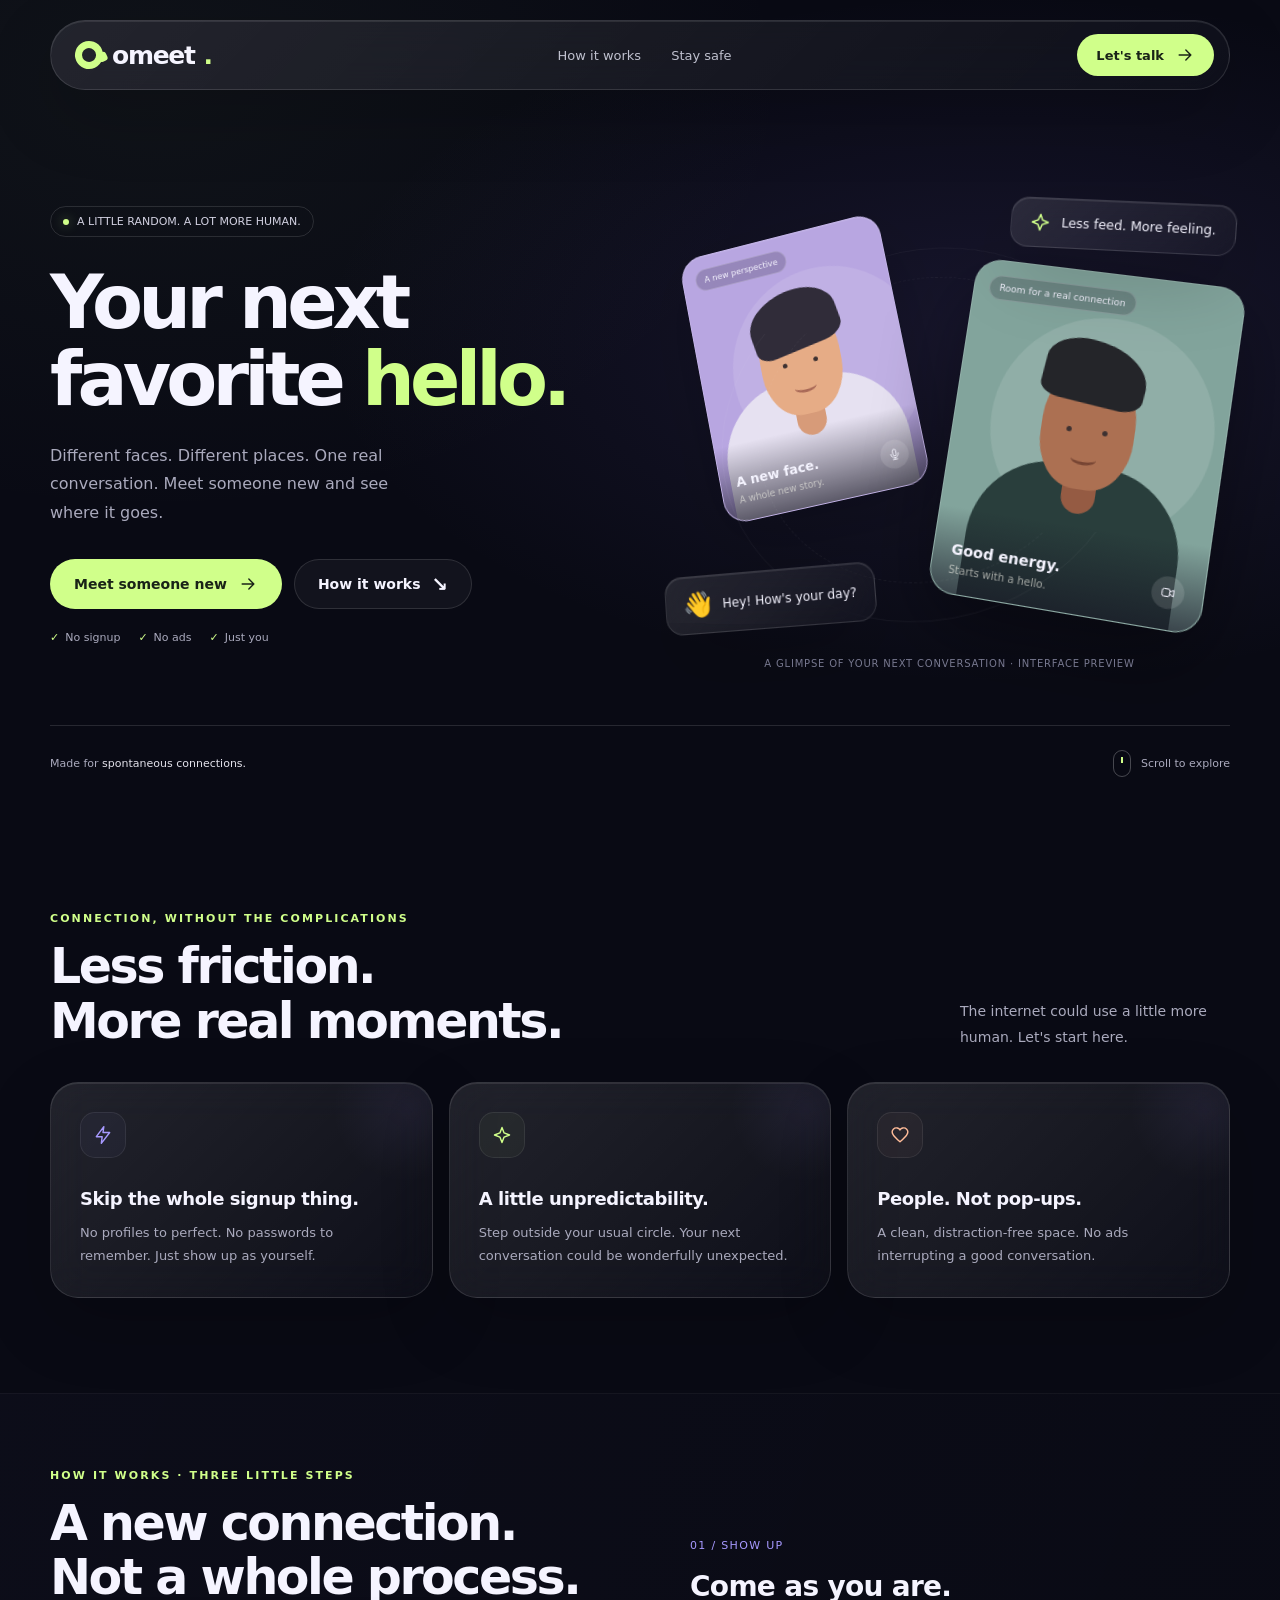
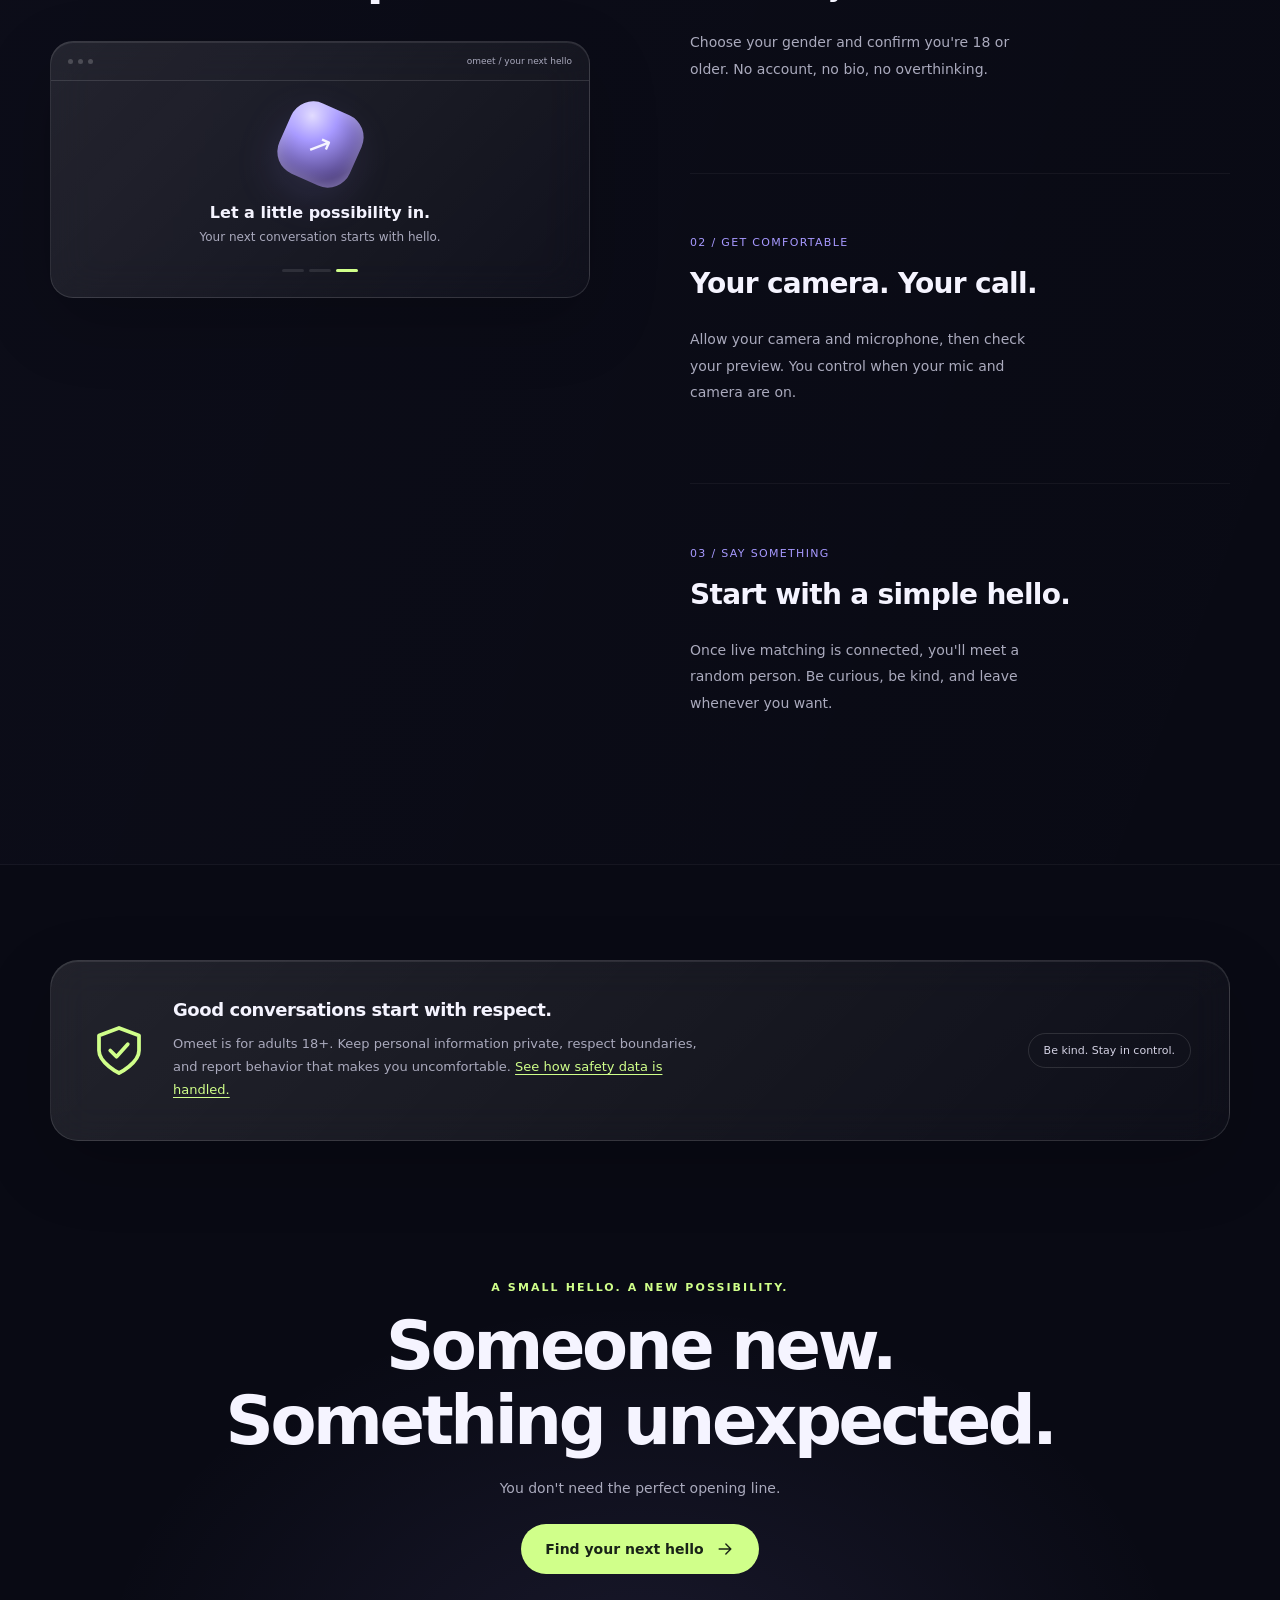
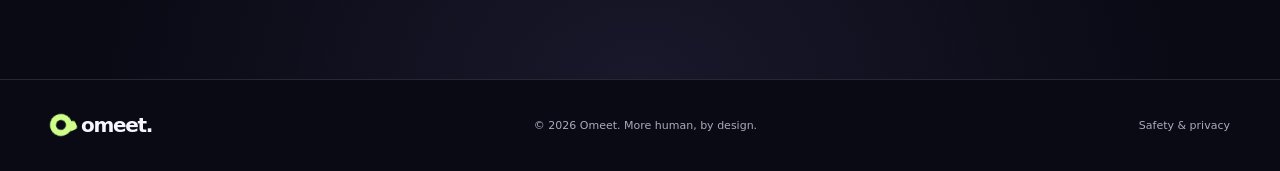
==== Omeet.html @ 6ff263f8 "Make How section visible from anchor links" ====
<!DOCTYPE html>
<html lang="en">
<head>
  <meta charset="UTF-8">
  <meta name="viewport" content="width=device-width, initial-scale=1">
  <meta name="theme-color" content="#090a14">
  <meta name="description" content="Omeet — a fresh way to meet someone new. No signup. No ads. Just conversation.">
  <title>Omeet — A hello can change your day.</title>

  <link rel="stylesheet" href="styles.css">
</head>

<body>
  <a class="skip" href="#main">Skip to content</a>

  <!-- Reusable, dependency-free icons -->
  <svg xmlns="http://www.w3.org/2000/svg" class="icon-sprite" aria-hidden="true">
    <symbol id="i-arrow" viewBox="0 0 24 24">
      <path d="M5 12h14m-6-6 6 6-6 6" fill="none" stroke="currentColor" stroke-width="1.7" stroke-linecap="round" stroke-linejoin="round"/>
    </symbol>
    <symbol id="i-video" viewBox="0 0 24 24">
      <rect x="3" y="6" width="12" height="12" rx="3" fill="none" stroke="currentColor" stroke-width="1.7"/>
      <path d="m15 10 6-3v10l-6-3" fill="none" stroke="currentColor" stroke-width="1.7" stroke-linejoin="round"/>
    </symbol>
    <symbol id="i-mic" viewBox="0 0 24 24">
      <rect x="9" y="3" width="6" height="12" rx="3" fill="none" stroke="currentColor" stroke-width="1.7"/>
      <path d="M5 11a7 7 0 0 0 14 0M12 18v3m-4 0h8" fill="none" stroke="currentColor" stroke-width="1.7" stroke-linecap="round"/>
    </symbol>
    <symbol id="i-spark" viewBox="0 0 24 24">
      <path d="m12 3 2.5 6.5L21 12l-6.5 2.5L12 21l-2.5-6.5L3 12l6.5-2.5L12 3Z" fill="none" stroke="currentColor" stroke-width="1.7" stroke-linejoin="round"/>
    </symbol>
    <symbol id="i-shield" viewBox="0 0 24 24">
      <path d="m12 3 8 3v6c0 5-8 9-8 9s-8-4-8-9V6l8-3Z" fill="none" stroke="currentColor" stroke-width="1.5" stroke-linejoin="round"/>
      <path d="m8.5 12 2.5 2.5 4.5-5" fill="none" stroke="currentColor" stroke-width="1.5" stroke-linecap="round" stroke-linejoin="round"/>
    </symbol>
    <symbol id="i-bolt" viewBox="0 0 24 24">
      <path d="m13 2-9 12h7l-1 8 10-13h-8l1-7Z" fill="none" stroke="currentColor" stroke-width="1.7" stroke-linejoin="round"/>
    </symbol>
    <symbol id="i-heart" viewBox="0 0 24 24">
      <path d="M20 5c-3-3-7-1-8 1-1-2-5-4-8-1-4 4 1 9 8 15 7-6 12-11 8-15Z" fill="none" stroke="currentColor" stroke-width="1.7" stroke-linejoin="round"/>
    </symbol>
    <symbol id="i-close" viewBox="0 0 24 24">
      <path d="m6 6 12 12M6 18 18 6" fill="none" stroke="currentColor" stroke-width="1.7" stroke-linecap="round"/>
    </symbol>
    <symbol id="i-chat" viewBox="0 0 24 24">
      <path d="M20 11.5a7.5 7.5 0 0 1-7.5 7.5H7l-4 2 1.5-4.2A7.5 7.5 0 1 1 20 11.5Z" fill="none" stroke="currentColor" stroke-width="1.7" stroke-linejoin="round"/>
      <path d="M8 11h8m-8 3h5" fill="none" stroke="currentColor" stroke-width="1.7" stroke-linecap="round"/>
    </symbol>
    <symbol id="i-send" viewBox="0 0 24 24">
      <path d="m21 3-7.2 18-3.8-7-7-3.8L21 3Z" fill="none" stroke="currentColor" stroke-width="1.7" stroke-linejoin="round"/>
      <path d="M10 14 21 3" fill="none" stroke="currentColor" stroke-width="1.7" stroke-linecap="round"/>
    </symbol>
  </svg>

  <header>
    <nav class="nav glass container" aria-label="Main navigation">
      <a href="#" class="logo" aria-label="Omeet home"><span class="logo-mark"></span>omeet<span class="logo-dot">.</span></a>
      <div class="nav-links">
        <a href="#how">How it works</a>
        <a href="#safety">Stay safe</a>
      </div>
      <button class="btn btn-primary btn-small" data-start>
        Let's talk <svg class="icon" aria-hidden="true"><use href="#i-arrow"/></svg>
      </button>
    </nav>
  </header>

  <main id="main">
    <section class="hero">
      <div class="container">
        <div class="hero-grid">
          <div class="hero-copy">
            <div class="pill"><span class="dot"></span> A LITTLE RANDOM. A LOT MORE HUMAN.</div>
            <h1>Your next<br>favorite <span>hello.</span></h1>
            <p>Different faces. Different places. One real conversation. Meet someone new and see where it goes.</p>
            <div class="hero-actions">
              <button class="btn btn-primary" data-start>
                Meet someone new <svg class="icon" aria-hidden="true"><use href="#i-arrow"/></svg>
              </button>
              <a class="btn" href="#how">How it works <span class="arrow" aria-hidden="true">↘</span></a>
            </div>
            <div class="microcopy">
              <span><b>✓</b> No signup</span>
              <span><b>✓</b> No ads</span>
              <span><b>✓</b> Just you</span>
            </div>
          </div>

          <div class="scene-wrap" aria-label="Illustrated preview of the Omeet video calling interface">
            <div class="scene" id="hero-scene" aria-hidden="true">
              <div class="orbit"></div>

              <div class="video-card card-back glass">
                <div class="portrait">
                  <div class="shirt"></div><div class="neck"></div>
                  <div class="head"><i class="eyes"></i></div>
                </div>
                <div class="card-top"><span class="tiny-tag">A new perspective</span></div>
                <div class="card-bottom">
                  <div><strong>A new face.</strong><small>A whole new story.</small></div>
                  <div class="round-icon"><svg class="icon"><use href="#i-mic"/></svg></div>
                </div>
              </div>

              <div class="video-card card-front glass">
                <div class="portrait portrait-two">
                  <div class="shirt"></div><div class="neck"></div>
                  <div class="head"><i class="eyes"></i></div>
                </div>
                <div class="card-top"><span class="tiny-tag">Room for a real connection</span></div>
                <div class="card-bottom">
                  <div><strong>Good energy.</strong><small>Starts with a hello.</small></div>
                  <div class="round-icon"><svg class="icon"><use href="#i-video"/></svg></div>
                </div>
              </div>

              <div class="floating-note note-match glass">
                <svg class="icon"><use href="#i-spark"/></svg> Less feed. More feeling.
              </div>
              <div class="floating-note note-hello glass">
                <span class="emoji">👋</span> Hey! How's your day?
              </div>
            </div>
            <div class="scene-caption">A GLIMPSE OF YOUR NEXT CONVERSATION · INTERFACE PREVIEW</div>
          </div>
        </div>

        <div class="hero-bottom">
          <span>Made for <strong>spontaneous connections.</strong></span>
          <a class="scroll-hint" href="#why"><i aria-hidden="true"></i> Scroll to explore</a>
        </div>
      </div>
    </section>

    <section class="features container" id="why">
      <div class="section-heading reveal">
        <div><span class="eyebrow">Connection, without the complications</span><h2>Less friction.<br>More real moments.</h2></div>
        <p>The internet could use a little more human. Let's start here.</p>
      </div>
      <div class="feature-grid">
        <article class="feature glass reveal">
          <div class="feature-icon"><svg class="icon" aria-hidden="true"><use href="#i-bolt"/></svg></div>
          <h3>Skip the whole signup thing.</h3>
          <p>No profiles to perfect. No passwords to remember. Just show up as yourself.</p>
        </article>
        <article class="feature glass reveal">
          <div class="feature-icon"><svg class="icon" aria-hidden="true"><use href="#i-spark"/></svg></div>
          <h3>A little unpredictability.</h3>
          <p>Step outside your usual circle. Your next conversation could be wonderfully unexpected.</p>
        </article>
        <article class="feature glass reveal">
          <div class="feature-icon"><svg class="icon" aria-hidden="true"><use href="#i-heart"/></svg></div>
          <h3>People. Not pop-ups.</h3>
          <p>A clean, distraction-free space. No ads interrupting a good conversation.</p>
        </article>
      </div>
    </section>

    <section class="how" id="how">
      <div class="container how-grid">
        <div class="sticky-demo">
          <span class="eyebrow">How it works · three little steps</span>
          <h2>A new connection.<br>Not a whole process.</h2>
          <div class="mini-window glass" aria-hidden="true">
            <div class="window-bar"><i></i><i></i><i></i><span>omeet / your next hello</span></div>
            <div class="demo-content">
              <div class="demo-orb" id="demo-orb">✳</div>
              <strong id="demo-title">A little about you.</strong>
              <p id="demo-description">No profile. Just the basics.</p>
              <div class="demo-progress" id="demo-progress"><i class="active"></i><i></i><i></i></div>
            </div>
          </div>
        </div>

        <div class="steps">
          <article class="step reveal" data-step="0">
            <span class="step-number">01 / SHOW UP</span>
            <h3>Come as you are.</h3>
            <p>Choose your gender and confirm you're 18 or older. No account, no bio, no overthinking.</p>
          </article>
          <article class="step reveal" data-step="1">
            <span class="step-number">02 / GET COMFORTABLE</span>
            <h3>Your camera. Your call.</h3>
            <p>Allow your camera and microphone, then check your preview. You control when your mic and camera are on.</p>
          </article>
          <article class="step reveal" data-step="2">
            <span class="step-number">03 / SAY SOMETHING</span>
            <h3>Start with a simple hello.</h3>
            <p>Once live matching is connected, you'll meet a random person. Be curious, be kind, and leave whenever you want.</p>
          </article>
        </div>
      </div>
    </section>

    <section class="safety container" id="safety">
      <div class="safety-panel glass reveal">
        <div class="safety-copy">
          <svg class="shield" aria-hidden="true"><use href="#i-shield"/></svg>
          <div>
            <h3>Good conversations start with respect.</h3>
            <p>Omeet is for adults 18+. Keep personal information private, respect boundaries, and report behavior that makes you uncomfortable. <a href="privacy.html">See how safety data is handled.</a></p>
          </div>
        </div>
        <span class="safety-label">Be kind. Stay in control.</span>
      </div>
    </section>

    <section class="closing">
      <div class="reveal">
        <span class="eyebrow">A small hello. A new possibility.</span>
        <h2>Someone new.<br>Something unexpected.</h2>
        <p>You don't need the perfect opening line.</p>
        <button class="btn btn-primary" data-start>
          Find your next hello <svg class="icon" aria-hidden="true"><use href="#i-arrow"/></svg>
        </button>
      </div>
    </section>
  </main>

  <footer>
    <div class="container footer-inner">
      <a class="logo" href="#" aria-label="Omeet home"><span class="logo-mark"></span>omeet.</a>
      <p>© <span id="year">2026</span> Omeet. More human, by design.</p>
      <a href="privacy.html">Safety &amp; privacy</a>
    </div>
  </footer>

  <!-- Native dialog provides focus containment and Escape handling. -->
  <dialog id="onboarding" aria-labelledby="onboarding-title">
    <div class="modal-content">
      <button class="close-btn" id="close-onboarding" aria-label="Close setup">
        <svg class="icon" aria-hidden="true"><use href="#i-close"/></svg>
      </button>
      <span class="eyebrow">Your next hello starts here</span>
      <h2 id="onboarding-title">First, a little about you.</h2>
      <p class="modal-intro">No account needed. Set up your camera preview before meeting anyone.</p>

      <form id="setup-form">
        <fieldset>
          <legend>What's your gender?</legend>
          <div class="gender-options">
            <label class="gender-option">
              <input type="radio" name="gender" value="male" required>
              <span>♂ &nbsp; Male</span>
            </label>
            <label class="gender-option">
              <input type="radio" name="gender" value="female" required>
              <span>♀ &nbsp; Female</span>
            </label>
          </div>
        </fieldset>

        <label class="consent">
          <input type="checkbox" id="age-confirmation" required>
          <span>I am 18 or older and agree to keep conversations respectful.</span>
        </label>

        <label class="consent privacy-consent">
          <input type="checkbox" id="ip-moderation-consent" required>
          <span>I agree to the <a href="privacy.html" target="_blank" rel="noopener">Privacy Policy</a>.</span>
        </label>

        <p class="error" id="setup-error" role="alert"></p>

        <button class="btn btn-primary full" type="submit" id="camera-start">
          Open camera preview <svg class="icon" aria-hidden="true"><use href="#i-video"/></svg>
        </button>
        <p class="privacy-note">Your match receives your video directly. Authenticated moderators may also view live video for safety. Omeet does not record or transcribe calls.</p>
      </form>
    </div>
  </dialog>

  <dialog class="room-dialog" id="room" aria-labelledby="room-title">
    <div class="room-header">
      <strong id="room-title">Your Omeet room</strong>
      <span class="pill"><span class="dot"></span><span id="connection-status">Connecting</span></span>
    </div>
    <div class="room-grid">
      <div class="remote-video" id="remote-stage">
        <video id="remote-video" autoplay playsinline aria-label="Your conversation partner"></video>
        <div class="remote-status" id="remote-status" aria-live="polite">
          <div class="feature-icon"><svg class="icon" aria-hidden="true"><use href="#i-spark"/></svg></div>
          <h3 id="match-heading">You're ready for a hello.</h3>
          <p id="match-status">Looking for someone to connect with…</p>
          <p id="match-detail">Keep this page open while Omeet finds a conversation partner.</p>
          <button class="btn btn-small" id="retry-match" type="button" hidden>Try again</button>
        </div>
      </div>
      <div class="local-video" id="local-video-container">
        <video id="local-video" autoplay muted playsinline aria-label="Your camera preview"></video>
        <div class="camera-off">Your camera is off</div>
        <span class="local-label">You</span>
      </div>
      <button class="chat-toggle control" id="chat-toggle" type="button" aria-label="Open text chat" aria-controls="chat-panel" aria-expanded="false" title="Open text chat" disabled>
        <svg class="icon" aria-hidden="true"><use href="#i-chat"/></svg>
        <span class="chat-unread" id="chat-unread" hidden>0</span>
      </button>
      <aside class="chat-panel" id="chat-panel" aria-label="Text chat" hidden>
        <div class="chat-header">
          <div><strong>Messages</strong><small id="chat-state">Chat opens when you connect</small></div>
          <button class="close-btn" id="close-chat" type="button" aria-label="Close chat">
            <svg class="icon" aria-hidden="true"><use href="#i-close"/></svg>
          </button>
        </div>
        <div class="chat-messages" id="chat-messages" role="log" aria-live="polite" aria-relevant="additions text">
          <p class="chat-empty" id="chat-empty">Your messages with this person will appear here.</p>
        </div>
        <form class="chat-form" id="chat-form">
          <input id="chat-input" type="text" maxlength="1000" autocomplete="off" placeholder="Write a message…" aria-label="Write a chat message" disabled>
          <button class="btn btn-primary btn-small" id="chat-send" type="submit" aria-label="Send message" title="Send message" disabled>
            <svg class="icon" aria-hidden="true"><use href="#i-send"/></svg>
          </button>
        </form>
      </aside>
      <div class="room-toast" id="room-toast" role="status" aria-live="polite" hidden></div>
    </div>
    <div class="room-controls">
      <button class="control" id="toggle-mic" aria-label="Mute microphone" aria-pressed="false" title="Mute microphone">
        <svg class="icon" aria-hidden="true"><use href="#i-mic"/></svg>
      </button>
      <button class="control" id="toggle-camera" aria-label="Turn camera off" aria-pressed="false" title="Turn camera off">
        <svg class="icon" aria-hidden="true"><use href="#i-video"/></svg>
      </button>
      <button class="control" id="next-match" aria-label="Find another person" title="Find another person" disabled>
        <svg class="icon" aria-hidden="true"><use href="#i-arrow"/></svg>
      </button>
      <button class="btn report-button" id="report-partner" type="button" disabled>Report</button>
      <button class="btn leave" id="leave-room">
        <svg class="icon" aria-hidden="true"><use href="#i-close"/></svg> Leave chat
      </button>
    </div>
    <p class="room-note">Your match receives video, audio, and chat directly. Moderators may view live video for safety; calls are not recorded.</p>
  </dialog>

  <dialog class="moderation-dialog" id="moderation-dialog" aria-labelledby="moderation-title" aria-describedby="moderation-summary moderation-reason">
    <section class="moderation-card">
      <span class="moderation-icon" aria-hidden="true">
        <svg viewBox="0 0 24 24" fill="none"><path d="M12 3 20 6v5c0 5-3.4 8.4-8 10-4.6-1.6-8-5-8-10V6l8-3Z"/><path d="M12 8v4M12 16h.01"/></svg>
      </span>
      <span class="eyebrow" id="moderation-eyebrow">Community safety</span>
      <h2 id="moderation-title">Omeet safety notice</h2>
      <p class="moderation-summary" id="moderation-summary"></p>
      <blockquote class="moderation-reason" id="moderation-reason" hidden></blockquote>
      <p class="moderation-followup" id="moderation-followup"></p>
      <button class="btn btn-primary full" id="moderation-acknowledge" type="button">I understand</button>
    </section>
  </dialog>

  <dialog class="report-dialog" id="report-dialog" aria-labelledby="report-title">
    <div class="modal-content">
      <button class="close-btn" id="close-report" type="button" aria-label="Close report form">
        <svg class="icon" aria-hidden="true"><use href="#i-close"/></svg>
      </button>
      <span class="eyebrow">Community safety</span>
      <h2 id="report-title">Report this conversation</h2>
      <p class="modal-intro">Your report goes to the Omeet admin panel. The other person will not see who reported them.</p>
      <form id="report-form">
        <label class="report-field" for="report-reason">What happened?</label>
        <select id="report-reason" required>
          <option value="">Choose a reason</option>
          <option value="harassment">Harassment or threats</option>
          <option value="sexual-content">Unwanted sexual content</option>
          <option value="hate">Hateful or abusive behavior</option>
          <option value="under-18">Someone may be under 18</option>
          <option value="spam">Spam or scam</option>
          <option value="other">Something else</option>
        </select>
        <label class="report-field" for="report-note">Extra detail <span>(optional)</span></label>
        <textarea id="report-note" maxlength="240" rows="3" placeholder="Add a short note (up to 240 characters)"></textarea>
        <p class="error" id="report-error" role="alert"></p>
        <button class="btn btn-primary full" id="submit-report" type="submit">Send report</button>
      </form>
    </div>
  </dialog>

  <script src="config.js" defer></script>
  <script src="script.js?v=20261019-consent2" defer></script>
</body>
</html>
---- styles.css ----
/* ---------- Foundation ---------- */
    :root {
      color-scheme: dark;
      --bg: #090a14;
      --panel: rgba(255,255,255,.045);
      --line: rgba(255,255,255,.12);
      --text: #f5f4ff;
      --muted: #aaaabd;
      --lime: #d0ff8a;
      --purple: #a799ff;
      --radius: 28px;
      --font: Inter, ui-sans-serif, system-ui, -apple-system, BlinkMacSystemFont, "Segoe UI", sans-serif;
    }

    * { box-sizing: border-box; }
    html { scroll-behavior: smooth; scroll-padding-top: 110px; }
    body {
      margin: 0;
      background: var(--bg);
      color: var(--text);
      font-family: var(--font);
      -webkit-font-smoothing: antialiased;
    }
    html.locked, body.locked { overflow: hidden; overscroll-behavior: none; }
    button, input { font: inherit; }
    button, a { -webkit-tap-highlight-color: transparent; }
    button { cursor: pointer; }
    a { color: inherit; text-decoration: none; }
    button:disabled { opacity: .45; cursor: not-allowed; }
    ::selection { background: var(--lime); color: #151823; }
    :focus-visible { outline: 3px solid var(--lime); outline-offset: 5px; }
    svg { display: block; }
    .icon { width: 20px; height: 20px; flex-shrink: 0; }
    .container { width: min(1180px, calc(100% - 48px)); margin-inline: auto; }
    .muted { color: var(--muted); }
    .eyebrow {
      color: var(--lime);
      font-size: 11px;
      letter-spacing: .19em;
      text-transform: uppercase;
      font-weight: 750;
    }
    .glass {
      background: linear-gradient(135deg, rgba(255,255,255,.10), rgba(255,255,255,.025));
      border: 1px solid var(--line);
      box-shadow: inset 0 1px 0 rgba(255,255,255,.09), 0 24px 70px rgba(0,0,0,.2);
      backdrop-filter: blur(20px);
      -webkit-backdrop-filter: blur(20px);
    }
    .btn {
      min-height: 50px;
      padding: 14px 23px;
      border: 1px solid var(--line);
      border-radius: 100px;
      display: inline-flex;
      align-items: center;
      justify-content: center;
      gap: 11px;
      background: rgba(255,255,255,.04);
      color: var(--text);
      font-weight: 650;
      font-size: 14px;
      transition: transform .2s, background .2s, box-shadow .2s;
    }
    .btn:hover:not(:disabled) { transform: translateY(-2px); background: rgba(255,255,255,.09); }
    .btn-primary { background: var(--lime); color: #192317; border-color: transparent; }
    .btn-primary:hover:not(:disabled) { background: #dfffad; box-shadow: 0 8px 35px #caff8425; }
    .btn-small { min-height: 42px; padding: 10px 18px; font-size: 13px; }
    .arrow { font-size: 20px; line-height: 1; }

    .skip {
      position: fixed;
      top: -100px;
      left: 20px;
      z-index: 100;
      background: var(--lime);
      color: #111;
      padding: 15px;
      border-radius: 10px;
    }
    .skip:focus { top: 15px; }

    /* ---------- Navigation ---------- */
    header { position: fixed; top: 20px; inset-inline: 0; z-index: 20; }
    .nav {
      height: 70px;
      padding: 0 15px 0 24px;
      display: flex;
      align-items: center;
      justify-content: space-between;
      border-radius: 100px;
      background-color: rgba(9,10,20,.65);
    }
    .icon-sprite { position: absolute; width: 0; height: 0; overflow: hidden; }
    .logo { display: inline-flex; align-items: center; gap: 9px; font-size: 25px; font-weight: 800; letter-spacing: -1.3px; }
    .logo-dot { color: var(--lime); }
    .logo-mark {
      width: 28px;
      height: 28px;
      border: 7px solid var(--lime);
      border-radius: 50%;
      position: relative;
      transform: rotate(-25deg);
    }
    .logo-mark::after { content: ""; position: absolute; width: 9px; height: 9px; background: var(--lime); right: -9px; bottom: -5px; border-radius: 3px; }
    .nav-links { display: flex; gap: 30px; font-size: 13px; color: #bfc0ce; }
    .nav-links a:hover { color: white; }

    /* ---------- Hero ---------- */
    .hero {
      position: relative;
      padding: 185px 0 70px;
      overflow: hidden;
      isolation: isolate;
    }
    .hero::before {
      content: "";
      position: absolute;
      inset: 0;
      z-index: -1;
      background:
        radial-gradient(ellipse at 78% 40%, #6856bf25, transparent 48%),
        radial-gradient(ellipse at 12% 10%, #779f6410, transparent 40%);
      pointer-events: none;
    }
    .hero-grid { display: grid; grid-template-columns: 1.05fr 1fr; align-items: center; gap: 30px; }
    .pill {
      display: inline-flex;
      align-items: center;
      gap: 8px;
      border: 1px solid var(--line);
      padding: 8px 12px;
      border-radius: 100px;
      color: #d2d1e1;
      font-size: 11px;
    }
    .dot { width: 6px; height: 6px; border-radius: 50%; background: var(--lime); box-shadow: 0 0 12px #d0ff8a70; }
    h1 { margin: 27px 0 23px; font-size: clamp(48px, 5.8vw, 79px); line-height: 1.04; letter-spacing: -.065em; font-weight: 650; }
    h1 span { color: var(--lime); }
    .hero-copy > p { max-width: 390px; color: var(--muted); font-size: 16px; line-height: 1.8; }
    .hero-actions { display: flex; flex-wrap: wrap; gap: 12px; margin-top: 31px; }
    .microcopy { display: flex; gap: 18px; margin-top: 22px; font-size: 11px; color: var(--muted); }
    .microcopy span { display: inline-flex; gap: 6px; align-items: center; }
    .microcopy b { color: var(--lime); font-weight: 400; }

    .scene-wrap { height: 480px; perspective: 1200px; position: relative; }
    .scene {
      height: 100%;
      position: relative;
      transform-style: preserve-3d;
      transform: rotateY(-9deg) rotateX(5deg);
    }
    .orbit {
      position: absolute;
      width: 420px;
      height: 420px;
      border: 1px solid #ffffff0b;
      border-radius: 50%;
      top: 25px;
      left: 45px;
      transform: rotateX(22deg);
    }
    .orbit::after { content: ""; position: absolute; inset: 37px; border: 1px dashed #ffffff0d; border-radius: 50%; }
    .video-card { position: absolute; overflow: hidden; border-radius: 25px; }
    .card-back {
      width: 224px;
      height: 292px;
      left: 4px;
      top: 28px;
      transform: translateZ(-40px) rotate(-12deg);
      background: #b8a6e1;
    }
    .card-front {
      width: 257px;
      height: 325px;
      right: 15px;
      top: 99px;
      transform: translateZ(45px) rotate(9deg);
      background: #82a49c;
      box-shadow: 0 30px 75px #0006;
    }
    .card-top { position: absolute; inset: 14px 14px auto; display: flex; justify-content: space-between; align-items: center; z-index: 2; }
    .tiny-tag { background: #1b172a35; backdrop-filter: blur(10px); padding: 6px 9px; border: 1px solid #ffffff30; border-radius: 100px; font-size: 9px; }
    .card-bottom {
      position: absolute;
      inset: auto 0 0;
      padding: 30px 17px 17px;
      background: linear-gradient(transparent, #161523a8);
      display: flex;
      align-items: center;
      justify-content: space-between;
    }
    .card-bottom strong { font-size: 14px; font-weight: 550; }
    .card-bottom small { display: block; color: #e9e9e1a8; font-size: 10px; margin-top: 5px; }
    .round-icon { width: 30px; height: 30px; border-radius: 50%; background: #ffffff20; display: grid; place-items: center; }
    .round-icon .icon { width: 14px; height: 14px; }

    /* Lightweight, self-contained illustrated portraits */
    .portrait { width: 100%; height: 100%; position: relative; overflow: hidden; }
    .portrait::before {
      content: "";
      position: absolute;
      width: 210px;
      height: 210px;
      border-radius: 50%;
      background: #ffffff1c;
      top: 42px;
      left: 35px;
    }
    .head { position: absolute; width: 88px; height: 116px; border-radius: 45% 45% 43% 43%; background: #e6ac86; left: calc(50% - 44px); top: 78px; z-index: 2; }
    .head::before { content: ""; position: absolute; width: 98px; height: 65px; background: #302c39; border-radius: 55% 50% 25% 20%; left: -5px; top: -18px; transform: rotate(-9deg); }
    .head::after { content: ""; position: absolute; width: 24px; height: 9px; border-bottom: 3px solid #a96957; border-radius: 50%; bottom: 23px; left: 32px; }
    .eyes { position: absolute; left: 24px; top: 58px; width: 5px; height: 5px; border-radius: 50%; background: #3d3131; box-shadow: 34px 0 #3d3131; }
    .shirt { position: absolute; width: 200px; height: 160px; border-radius: 80px 80px 0 0; background: #e6e1f1; bottom: -26px; left: calc(50% - 100px); }
    .neck { position: absolute; width: 32px; height: 45px; top: 172px; left: calc(50% - 16px); background: #d79b79; border-radius: 0 0 20px 20px; z-index: 1; }
    .portrait-two .head { background: #ac7052; top: 91px; }
    .portrait-two .head::before { background: #242529; height: 61px; border-radius: 40% 60% 22% 20%; top: -26px; transform: rotate(6deg); }
    .portrait-two .head::after { border-color: #774533; }
    .portrait-two .neck { background: #955b43; top: 185px; }
    .portrait-two .shirt { background: #293e3c; height: 165px; }

    .floating-note {
      position: absolute;
      padding: 13px 17px;
      border-radius: 17px;
      display: flex;
      align-items: center;
      gap: 10px;
      font-size: 12px;
      z-index: 3;
      white-space: nowrap;
    }
    .note-hello { left: 18px; bottom: 43px; transform: translateZ(80px) rotate(-5deg); }
    .note-match { right: 2px; top: 38px; transform: translateZ(70px) rotate(5deg); }
    .note-hello .emoji { font-size: 23px; }
    .note-match .icon { color: var(--lime); }
    .scene-caption { position: absolute; bottom: -4px; width: 100%; text-align: center; font-size: 10px; color: #77788f; letter-spacing: .08em; }

    .hero-bottom { display: flex; justify-content: space-between; align-items: center; margin-top: 60px; border-top: 1px solid var(--line); padding-top: 24px; color: var(--muted); font-size: 11px; }
    .hero-bottom strong { color: #e3e2eb; font-weight: 500; }
    .scroll-hint { display: flex; gap: 10px; align-items: center; }
    .scroll-hint i { display: block; width: 18px; height: 27px; border: 1px solid #ffffff40; border-radius: 20px; position: relative; }
    .scroll-hint i::after { content: ""; position: absolute; width: 2px; height: 6px; background: var(--lime); left: 7px; top: 6px; animation: scrollDot 2s infinite; }
    @keyframes scrollDot { 60% { transform: translateY(7px); opacity: .2; } }

    /* ---------- Features ---------- */
    .features { padding: 60px 0 95px; }
    .section-heading { display: flex; justify-content: space-between; align-items: end; gap: 25px; margin-bottom: 32px; }
    h2 { font-size: clamp(32px, 4vw, 49px); line-height: 1.12; letter-spacing: -.05em; font-weight: 600; margin: 14px 0 0; }
    .section-heading > p { color: var(--muted); font-size: 14px; line-height: 1.8; max-width: 270px; margin: 0; }
    .feature-grid { display: grid; grid-template-columns: repeat(3, 1fr); gap: 16px; }
    .feature { border-radius: var(--radius); padding: 29px; position: relative; overflow: hidden; }
    .feature::after { content: ""; position: absolute; width: 150px; height: 150px; border-radius: 50%; background: radial-gradient(circle, #a799ff12, transparent 70%); right: -50px; top: -50px; pointer-events: none; }
    .feature-icon { width: 46px; height: 46px; display: grid; place-items: center; border: 1px solid #ffffff14; border-radius: 15px; color: var(--purple); background: #a799ff0b; margin-bottom: 30px; }
    .feature:nth-child(2) .feature-icon { color: var(--lime); background: #d0ff8a0b; }
    .feature:nth-child(3) .feature-icon { color: #ffbc99; background: #ffbc990b; }
    h3 { font-size: 18px; letter-spacing: -.025em; font-weight: 600; margin: 0 0 12px; }
    .feature p { font-size: 13px; color: var(--muted); line-height: 1.8; margin: 0; }

    /* ---------- Scroll storytelling ---------- */
    .how { padding: 70px 0; scroll-margin-top: 110px; border-block: 1px solid #ffffff0b; background: linear-gradient(110deg, #a799ff05, transparent); }
    .how-grid { display: grid; grid-template-columns: 1fr 1fr; gap: 100px; align-items: start; }
    .sticky-demo { position: sticky; top: 135px; padding-bottom: 35px; }
    .mini-window { margin-top: 35px; border-radius: 23px; overflow: hidden; }
    .window-bar { display: flex; gap: 5px; padding: 14px 17px; border-bottom: 1px solid var(--line); align-items: center; }
    .window-bar i { width: 5px; height: 5px; background: #ffffff30; border-radius: 50%; }
    .window-bar span { margin-left: auto; font-size: 9px; color: var(--muted); }
    .demo-content { min-height: 215px; display: flex; flex-direction: column; justify-content: center; align-items: center; padding: 25px; text-align: center; }
    .demo-orb {
      width: 77px; height: 77px; border-radius: 24px;
      background: radial-gradient(circle at 25% 20%, #e2dcff, #a799ff 30%, #534487 78%);
      box-shadow: inset 0 0 15px #ffffff50, 0 15px 40px #a799ff20;
      display: grid; place-items: center; font-size: 29px;
      transition: transform .6s, border-radius .6s;
    }
    .demo-content strong { margin-top: 20px; font-weight: 550; font-size: 16px; }
    .demo-content p { font-size: 12px; color: var(--muted); margin: 8px 0 0; }
    .demo-progress { display: flex; gap: 5px; margin-top: 25px; }
    .demo-progress i { width: 22px; height: 3px; border-radius: 5px; background: #ffffff1a; transition: background .3s; }
    .demo-progress i.active { background: var(--lime); }
    .step { min-height: 310px; display: flex; flex-direction: column; justify-content: center; border-bottom: 1px solid #ffffff0c; padding: 40px 0; }
    .step:last-child { border: 0; }
    .step-number { font-size: 11px; color: var(--purple); margin-bottom: 18px; letter-spacing: .12em; }
    .step h3 { font-size: 28px; }
    .step p { color: var(--muted); font-size: 14px; line-height: 1.9; max-width: 350px; }

    /* ---------- Safety + closing ---------- */
    .safety { padding: 95px 0; }
    .safety-panel { display: flex; align-items: center; justify-content: space-between; gap: 40px; padding: 38px; border-radius: var(--radius); }
    .safety-copy { display: flex; align-items: center; gap: 24px; }
    .shield { width: 60px; height: 65px; color: var(--lime); flex-shrink: 0; }
    .safety p { margin: 8px 0 0; max-width: 540px; color: var(--muted); font-size: 13px; line-height: 1.8; }
    .safety-label { padding: 10px 15px; border: 1px solid var(--line); border-radius: 100px; color: #d4d2e4; font-size: 11px; white-space: nowrap; }
    .closing { text-align: center; padding: 40px 20px 105px; position: relative; overflow: hidden; }
    .closing::before { content: ""; position: absolute; inset: 0; z-index: -1; background: radial-gradient(ellipse at 50% 100%, #a799ff19, transparent 60%); }
    .closing h2 { font-size: clamp(39px, 6vw, 67px); }
    .closing p { color: var(--muted); font-size: 14px; margin: 21px 0 28px; }
    footer { padding: 28px 0; border-top: 1px solid var(--line); }
    .footer-inner { display: flex; justify-content: space-between; align-items: center; gap: 20px; }
    footer .logo { font-size: 20px; }
    footer .logo-mark { width: 22px; height: 22px; border-width: 6px; }
    footer p, footer a:not(.logo) { font-size: 11px; color: var(--muted); }
    .privacy-page { max-width: 830px; padding-top: 155px; padding-bottom: 85px; }
    .privacy-page h1 { margin: 16px 0; font-size: clamp(38px, 6vw, 62px); }
    .privacy-page .privacy-lead { max-width: 650px; margin-bottom: 45px; color: var(--muted); font-size: 16px; line-height: 1.8; }
    .privacy-page section { padding: 25px 0; border-top: 1px solid var(--line); }
    .privacy-page h2 { margin-bottom: 13px; font-size: 22px; }
    .privacy-page p { color: #b7b6c8; font-size: 13px; line-height: 1.9; }
    .privacy-page a:not(.btn) { color: var(--lime); text-decoration: underline; text-underline-offset: 3px; }
    .privacy-back { margin-top: 18px; }

    /* Content remains visible if JS is unavailable. */
    .motion-ready .reveal { opacity: 0; transform: translateY(24px); transition: opacity .7s, transform .7s; }
    .motion-ready .reveal.visible { opacity: 1; transform: none; }

    /* ---------- Onboarding & camera room ---------- */
    dialog {
      color: var(--text);
      background: #131420;
      border: 1px solid #ffffff20;
      border-radius: 30px;
      padding: 0;
      width: min(460px, calc(100% - 28px));
      max-height: calc(100dvh - 32px);
      box-shadow: 0 50px 150px #0009;
    }
    dialog::backdrop { background: #05060cbd; backdrop-filter: blur(12px); -webkit-backdrop-filter: blur(12px); }
    .modal-content { padding: 32px; position: relative; }
    .close-btn {
      position: absolute; right: 18px; top: 18px;
      width: 36px; height: 36px; display: grid; place-items: center;
      border: 1px solid var(--line); background: #ffffff06;
      border-radius: 50%; color: var(--muted);
    }
    .modal-content h2 { font-size: 32px; margin-top: 25px; }
    .modal-intro { color: var(--muted); font-size: 13px; line-height: 1.8; }
    fieldset { border: 0; padding: 0; margin: 25px 0 20px; }
    legend { font-size: 13px; margin-bottom: 12px; }
    .gender-options { display: grid; grid-template-columns: 1fr 1fr; gap: 10px; }
    .gender-option { position: relative; }
    .gender-option input { position: absolute; opacity: 0; width: 100%; height: 100%; margin: 0; }
    .gender-option span {
      display: flex; align-items: center; justify-content: center; gap: 10px;
      padding: 17px; border: 1px solid var(--line); border-radius: 15px;
      font-size: 14px; cursor: pointer;
    }
    .gender-option input:checked + span { background: #d0ff8a0e; border-color: var(--lime); color: var(--lime); }
    .gender-option input:focus-visible + span { outline: 2px solid var(--lime); outline-offset: 3px; }
    .consent { display: flex; align-items: start; gap: 10px; color: var(--muted); font-size: 12px; line-height: 1.7; }
    .privacy-consent { margin-top: 12px; }
    .consent a, .safety a { color: var(--lime); text-decoration: underline; text-underline-offset: 3px; }
    .consent input { width: 17px; height: 17px; accent-color: var(--lime); margin: 2px 0 0; flex-shrink: 0; }
    .full { width: 100%; margin-top: 23px; }
    .privacy-note { text-align: center; font-size: 10px; color: var(--muted); line-height: 1.7; margin-bottom: 0; }
    .error { color: #ffb7b7; font-size: 12px; line-height: 1.6; }
    .error:empty { display: none; }
    .room-dialog { position: fixed; inset: 0; margin: 0; width: 100vw; max-width: none; height: 100vh; height: 100dvh; max-height: none; padding: 0; border: 0; border-radius: 0; overflow: hidden; grid-template-rows: auto minmax(0, 1fr) auto auto; background: #0b0c16; }
    .room-dialog[open] { display: grid; }
    .room-header { min-width: 0; padding: max(16px, env(safe-area-inset-top)) clamp(16px, 3vw, 40px) 18px; border-bottom: 1px solid var(--line); display: flex; justify-content: space-between; align-items: center; gap: 20px; }
    .room-header .pill { font-size: 10px; }
    .room-grid { min-height: 0; display: grid; grid-template: minmax(0, 1fr) / minmax(0, 1fr); padding: 16px max(16px, env(safe-area-inset-right)) 16px max(16px, env(safe-area-inset-left)); position: relative; }
    .remote-video, .local-video { min-height: 0; border-radius: 20px; background: #090a12; overflow: hidden; position: relative; }
    .remote-video { width: 100%; height: 100%; display: flex; flex-direction: column; align-items: center; justify-content: center; padding: 30px; text-align: center; border: 1px dashed #ffffff1c; }
    .remote-video.connected { border-style: solid; }
    .remote-video > video { display: none; position: absolute; inset: 0; width: 100%; height: 100%; object-fit: contain; background: #090a12; }
    .remote-video.connected > video { display: block; }
    .remote-status { position: relative; z-index: 1; width: min(100%, 420px); display: flex; flex-direction: column; align-items: center; }
    .remote-video.connected .remote-status { display: none; }
    .remote-status [hidden] { display: none; }
    .remote-video .feature-icon { margin-bottom: 20px; }
    .remote-video p { color: var(--muted); font-size: 12px; line-height: 1.8; max-width: 290px; }
    .local-video { position: absolute; z-index: 2; top: 30px; right: max(30px, env(safe-area-inset-right)); width: min(28vw, 360px); aspect-ratio: 4 / 3; border: 1px solid #ffffff2b; box-shadow: 0 20px 60px #0008; }
    .local-video video { width: 100%; height: 100%; position: absolute; inset: 0; object-fit: contain; transform: scaleX(-1); }
    .local-label { position: absolute; left: 15px; bottom: 15px; background: #0007; padding: 7px 11px; border-radius: 100px; font-size: 11px; }
    .camera-off { display: none; position: absolute; inset: 0; background: #171824; place-items: center; color: var(--muted); font-size: 13px; }
    .local-video.off .camera-off { display: grid; }
    .room-controls { display: flex; justify-content: center; flex-wrap: wrap; gap: 10px; padding: 5px 16px 16px; }
    .control { min-width: 48px; height: 48px; border: 1px solid var(--line); border-radius: 50%; background: #ffffff09; color: white; display: grid; place-items: center; }
    .control:disabled { opacity: .48; cursor: not-allowed; }
    .control[aria-pressed="true"] { background: #ff747424; border-color: #ff747450; color: #ffb0b0; }
    .leave { background: #ff7777; color: #301313; border: none; }
    .room-note { color: var(--muted); text-align: center; padding: 0 20px max(12px, env(safe-area-inset-bottom)); margin: 0; font-size: 10px; }
    .chat-toggle { position: absolute; z-index: 4; right: max(28px, env(safe-area-inset-right)); bottom: 24px; color: var(--lime); }
    .chat-unread { position: absolute; top: -5px; right: -4px; min-width: 18px; height: 18px; padding: 0 4px; display: grid; place-items: center; border-radius: 100px; background: var(--lime); color: #10120e; font-size: 10px; font-weight: 700; }
    .chat-panel { position: absolute; z-index: 5; right: max(28px, env(safe-area-inset-right)); bottom: 16px; width: min(360px, calc(100% - 32px)); height: min(440px, calc(100% - 32px)); min-height: 210px; display: grid; grid-template-rows: auto minmax(0, 1fr) auto; overflow: hidden; border: 1px solid #ffffff24; border-radius: 22px; background: #151622f5; box-shadow: 0 24px 80px #0009; backdrop-filter: blur(18px); -webkit-backdrop-filter: blur(18px); }
    .chat-panel[hidden] { display: none; }
    .chat-header { position: relative; display: flex; align-items: center; justify-content: space-between; min-height: 62px; padding: 12px 58px 12px 17px; border-bottom: 1px solid var(--line); }
    .chat-header strong, .chat-header small { display: block; }
    .chat-header strong { font-size: 14px; }
    .chat-header small { margin-top: 4px; color: var(--muted); font-size: 10px; }
    .chat-header .close-btn { top: 12px; right: 12px; width: 34px; height: 34px; cursor: pointer; }
    .chat-messages { display: flex; flex-direction: column; align-items: flex-start; gap: 9px; overflow-y: auto; padding: 14px; overscroll-behavior: contain; }
    .chat-empty { align-self: center; max-width: 220px; margin: auto; color: var(--muted); font-size: 11px; line-height: 1.7; text-align: center; }
    .chat-message { max-width: 86%; margin: 0; padding: 10px 12px; border: 1px solid #ffffff12; border-radius: 15px 15px 15px 5px; background: #ffffff0c; color: var(--text); font-size: 12px; line-height: 1.55; overflow-wrap: anywhere; white-space: pre-wrap; }
    .chat-message.from-self { align-self: flex-end; border-color: #d0ff8a30; border-radius: 15px 15px 5px 15px; background: #d0ff8a14; }
    .chat-form { display: flex; align-items: center; gap: 8px; padding: 11px; border-top: 1px solid var(--line); }
    .chat-form input { width: 100%; min-width: 0; height: 42px; padding: 0 13px; border: 1px solid var(--line); border-radius: 13px; outline: none; background: #ffffff08; color: var(--text); font: inherit; font-size: 12px; }
    .chat-form input:focus { border-color: #d0ff8a80; }
    .chat-form input::placeholder { color: #89889a; }
    .chat-form input:disabled { opacity: .6; }
    .chat-form .btn { width: 42px; min-width: 42px; height: 42px; margin: 0; padding: 0; display: grid; place-items: center; }
    .chat-form .btn:disabled { opacity: .5; cursor: not-allowed; }
    .report-button { min-height: 46px; padding: 11px 17px; border-color: #ff888855; color: #ffc0c0; background: #ff777714; font-size: 12px; }
    .report-button:hover:not(:disabled) { background: #ff777729; }
    .room-toast { position: absolute; z-index: 8; top: 18px; left: 50%; width: min(520px, calc(100% - 28px)); padding: 13px 17px; transform: translateX(-50%); border: 1px solid #d0ff8a55; border-radius: 15px; background: #151622f5; color: var(--text); box-shadow: 0 16px 50px #0009; font-size: 12px; line-height: 1.6; text-align: center; }
    .room-toast[hidden] { display: none; }
    @media (min-width: 761px) {
      .room-grid.chat-open {
        --room-chat-width: clamp(280px, 25vw, 360px);
        grid-template-columns: minmax(0, 1fr) var(--room-chat-width);
        grid-template-rows: minmax(0, 1fr);
        gap: 16px;
      }
      .room-grid.chat-open .remote-video { grid-column: 1; grid-row: 1; }
      .room-grid.chat-open .local-video { right: calc(var(--room-chat-width) + 46px); }
      .room-grid.chat-open .chat-panel {
        position: relative;
        inset: auto;
        grid-column: 2;
        grid-row: 1;
        width: 100%;
        height: 100%;
        min-height: 0;
        border-radius: 20px;
      }
      .room-grid.chat-open .chat-toggle { display: none; }
    }
    @media (min-width: 1001px) {
      .room-grid {
        grid-template-columns: repeat(2, minmax(0, 1fr));
        grid-template-rows: minmax(0, 1fr);
        gap: 14px;
      }
      .room-grid .remote-video { grid-column: 1; grid-row: 1; }
      .room-grid .local-video {
        position: relative;
        top: auto;
        right: auto;
        z-index: 1;
        grid-column: 2;
        grid-row: 1;
        width: 100%;
        height: 100%;
        aspect-ratio: auto;
        box-shadow: none;
      }
      .room-grid.chat-open {
        --room-chat-width: clamp(280px, 24vw, 360px);
        grid-template-columns: minmax(0, 1fr) minmax(0, 1fr) var(--room-chat-width);
        gap: 14px;
      }
      .room-grid.chat-open .remote-video { grid-column: 1; grid-row: 1; }
      .room-grid.chat-open .local-video { grid-column: 2; grid-row: 1; right: auto; }
      .room-grid.chat-open .chat-panel {
        grid-column: 3;
        grid-row: 1;
      }
    }
    @media (min-width: 1400px) {
      .room-grid.chat-open {
        --room-chat-width: clamp(300px, 24vw, 380px);
        grid-template-columns: minmax(0, 1fr) minmax(0, 1fr) var(--room-chat-width);
        gap: 18px;
      }
    }
    .moderation-dialog {
      position: fixed; inset: 0; margin: 0; width: 100vw; max-width: none;
      height: 100vh; height: 100dvh; max-height: none; padding: 24px;
      display: none; place-items: center; border: 0; border-radius: 0;
      background: radial-gradient(ellipse at 50% 10%, #24243a, #090a12 70%);
    }
    .moderation-dialog[open] { display: grid; }
    .moderation-dialog::backdrop { background: #05060cf2; backdrop-filter: blur(12px); -webkit-backdrop-filter: blur(12px); }
    .moderation-card {
      width: min(560px, 100%); padding: clamp(25px, 5vw, 44px);
      border: 1px solid #ffffff20; border-radius: 26px;
      background: linear-gradient(145deg, #ffffff09, transparent 70%), #131420;
      box-shadow: 0 35px 110px #0009;
    }
    .moderation-icon {
      width: 48px; height: 48px; margin-bottom: 22px; display: grid; place-items: center;
      border: 1px solid #d0ff8a40; border-radius: 16px; background: #d0ff8a10; color: var(--lime);
    }
    .moderation-icon svg { width: 23px; height: 23px; stroke: currentColor; stroke-width: 1.7; stroke-linecap: round; stroke-linejoin: round; }
    .moderation-card h2 { margin: 12px 0; font-size: clamp(28px, 5vw, 40px); line-height: 1.12; letter-spacing: -.04em; }
    .moderation-summary, .moderation-followup { color: var(--muted); font-size: 14px; line-height: 1.75; }
    .moderation-reason { margin: 23px 0; padding: 17px 18px; border: 1px solid #d0ff8a30; border-radius: 15px; background: #d0ff8a0b; color: var(--text); font-size: 15px; line-height: 1.7; white-space: pre-wrap; overflow-wrap: anywhere; }
    .moderation-followup:empty { display: none; }
    .moderation-dialog[data-severity="banned"] .moderation-icon { border-color: #ff777755; background: #ff777715; color: #ff9999; }
    .moderation-dialog[data-severity="banned"] .eyebrow { color: #ffaaaa; }
    .moderation-dialog[data-severity="banned"] .moderation-reason { border-color: #ff777744; background: #ff777710; }
    .moderation-dialog #moderation-acknowledge[hidden], .moderation-dialog [hidden] { display: none; }

    .report-dialog { overflow-y: auto; }
    .report-dialog h2 { max-width: 330px; }
    .report-field { display: block; margin: 17px 0 8px; color: var(--text); font-size: 12px; }
    .report-field span { color: var(--muted); }
    .report-dialog select, .report-dialog textarea { width: 100%; border: 1px solid var(--line); border-radius: 13px; padding: 12px 13px; background: #ffffff08; color: var(--text); font: inherit; font-size: 13px; }
    .report-dialog select option { background: #131420; }
    .report-dialog textarea { resize: vertical; min-height: 82px; line-height: 1.6; }

    /* ---------- Responsive ---------- */
    @media (min-width: 1400px) {
      .hero { padding-top: 210px; }
    }
    @media (max-width: 1000px) {
      .hero-grid { gap: 10px; }
      .scene-wrap { transform: scale(.87); transform-origin: center right; margin-left: -45px; }
      .how-grid { gap: 55px; }
    }
    @media (max-width: 760px) {
      .container { width: calc(100% - 36px); }
      #onboarding {
        width: min(440px, calc(100vw - 28px));
        max-height: calc(100dvh - 24px);
        overflow-y: auto;
        overscroll-behavior: contain;
        border-radius: 24px;
      }
      #onboarding .modal-content { padding: 24px 21px 22px; }
      #onboarding .close-btn { top: 14px; right: 14px; }
      #onboarding .eyebrow { font-size: 10px; letter-spacing: .16em; }
      #onboarding h2 { margin: 18px 0 12px; font-size: 28px; line-height: 1.14; }
      #onboarding .modal-intro { font-size: 13px; line-height: 1.6; }
      #onboarding fieldset { margin: 19px 0 15px; }
      #onboarding legend { margin-bottom: 9px; }
      #onboarding .gender-options { gap: 8px; }
      #onboarding .gender-option span { min-height: 54px; padding: 13px 9px; }
      #onboarding .consent { gap: 9px; font-size: 12px; line-height: 1.55; }
      #onboarding .privacy-consent { margin-top: 10px; }
      #onboarding .full { min-height: 52px; margin-top: 18px; }
      #onboarding .privacy-note { margin-top: 10px; font-size: 11px; line-height: 1.55; }
      #onboarding #setup-error { margin: 9px 0 0; font-size: 12px; line-height: 1.5; }
      header { top: 12px; }
      .nav { height: 62px; padding-left: 20px; padding-right: 10px; }
      .nav-links { display: none; }
      .logo { font-size: 23px; }
      .hero { padding-top: 126px; padding-bottom: 35px; }
      .hero-grid { grid-template-columns: 1fr; }
      .hero-copy { text-align: center; }
      h1 { font-size: clamp(48px, 10vw, 72px); }
      .hero-copy > p { margin-inline: auto; max-width: 350px; font-size: 14px; }
      .hero-actions, .microcopy { justify-content: center; }
      .scene-wrap { width: min(440px, 100%); height: 430px; margin: 20px auto 0; transform: none; }
      .card-back { left: 15px; width: 195px; height: 265px; }
      .card-front { width: 225px; height: 290px; right: 10px; top: 100px; }
      .orbit { width: 330px; height: 330px; left: calc(50% - 165px); top: 45px; }
      .note-match { right: 5px; }
      .note-hello { left: 8px; bottom: 35px; }
      .scene-caption { bottom: -4px; }
      .hero-bottom { margin-top: 36px; font-size: 10px; gap: 15px; }
      .section-heading { align-items: start; flex-direction: column; gap: 16px; }
      .section-heading > p { max-width: none; }
      .features { padding: 45px 0 60px; }
      .feature-grid { grid-template-columns: 1fr; }
      .feature { padding: 25px; }
      .feature-icon { margin-bottom: 19px; }
      .how { padding: 50px 0; scroll-margin-top: 84px; }
      .how-grid { grid-template-columns: 1fr; gap: 15px; }
      .sticky-demo { position: static; padding-bottom: 0; }
      .mini-window { max-width: 450px; }
      .step { min-height: 230px; padding: 30px 0; }
      .step h3 { font-size: 25px; }
      .safety { padding: 60px 0; }
      .safety-panel { padding: 26px; align-items: start; flex-direction: column; gap: 22px; }
      .safety-copy { align-items: start; gap: 16px; }
      .shield { width: 38px; height: 43px; }
      .closing { padding-bottom: 65px; }
      .footer-inner { flex-wrap: wrap; }
      .footer-inner > p { order: 3; width: 100%; margin: 0; }
      .privacy-page { padding-top: 125px; padding-bottom: 60px; }
      .room-grid { padding: 12px max(12px, env(safe-area-inset-right)) 12px max(12px, env(safe-area-inset-left)); }
      .remote-video { padding: 20px 16px; }
      .remote-video .feature-icon { margin-bottom: 12px; }
      .remote-video h3 { max-width: 220px; font-size: 19px; }
      .remote-video p { max-width: 280px; margin: 8px 0; font-size: 11px; }
      .local-video { top: 22px; right: max(22px, env(safe-area-inset-right)); width: min(34vw, 170px); aspect-ratio: 3 / 4; }
      .local-label { left: 8px; bottom: 8px; padding: 6px 8px; font-size: 9px; }
      .room-header { padding: max(12px, env(safe-area-inset-top)) 16px 12px; gap: 8px; flex-wrap: wrap; }
      .room-header .pill { max-width: 175px; }
      .room-controls { gap: 8px; padding: 4px 12px 10px; }
      .room-note { padding-right: 14px; padding-left: 14px; }
      .chat-toggle { right: max(20px, env(safe-area-inset-right)); bottom: 18px; }
      .chat-panel { right: max(10px, env(safe-area-inset-right)); bottom: 8px; width: calc(100% - 20px); height: min(430px, calc(100% - 16px)); border-radius: 19px; }
      .room-toast { top: 12px; }
    }
    @media (max-width: 370px) {
      .scene-wrap { height: 390px; }
      .card-back { width: 170px; height: 240px; left: 0; }
      .card-front { width: 195px; height: 265px; right: 0; }
      .floating-note { padding: 10px; font-size: 10px; }
      .hero-actions .btn { padding-inline: 17px; }
      .modal-content { padding: 25px; }
      .remote-video { justify-content: flex-end; padding-bottom: 18px; }
      .room-controls { gap: 6px; padding-right: 8px; padding-left: 8px; }
      .room-controls .control { width: 44px; min-width: 44px; height: 44px; }
      .room-controls .leave { min-height: 44px; padding: 10px 12px; gap: 8px; font-size: 12px; }
      .room-controls .report-button { min-height: 44px; padding: 10px 12px; font-size: 11px; }
      .chat-toggle { right: 16px; bottom: 15px; }
    }
    @media (max-height: 600px) and (min-width: 371px) {
      .room-header { padding-top: max(8px, env(safe-area-inset-top)); padding-bottom: 8px; }
      .room-grid { padding-top: 8px; padding-bottom: 8px; }
      .remote-video { justify-content: flex-end; padding: 12px; }
      .remote-video .feature-icon { width: 38px; height: 38px; margin-bottom: 6px; }
      .remote-video h3 { font-size: 17px; margin-bottom: 4px; }
      .remote-video p { font-size: 10px; line-height: 1.35; margin: 3px 0; }
      .local-video { top: 12px; right: max(12px, env(safe-area-inset-right)); width: min(24vw, 240px); aspect-ratio: 4 / 3; }
      .local-label { left: 8px; bottom: 8px; padding: 6px 8px; font-size: 9px; }
      .room-controls { padding: 3px 12px 6px; }
      .room-note { padding-bottom: max(7px, env(safe-area-inset-bottom)); }
    }
    @media (prefers-reduced-motion: reduce) {
      html { scroll-behavior: auto; }
      *, *::before, *::after { animation: none !important; transition: none !important; }
      .motion-ready .reveal { opacity: 1; transform: none; }
      .scene { transform: none !important; }
    }
    @supports not (backdrop-filter: blur(1px)) {
      .glass { background: #1b1c29; }
    }
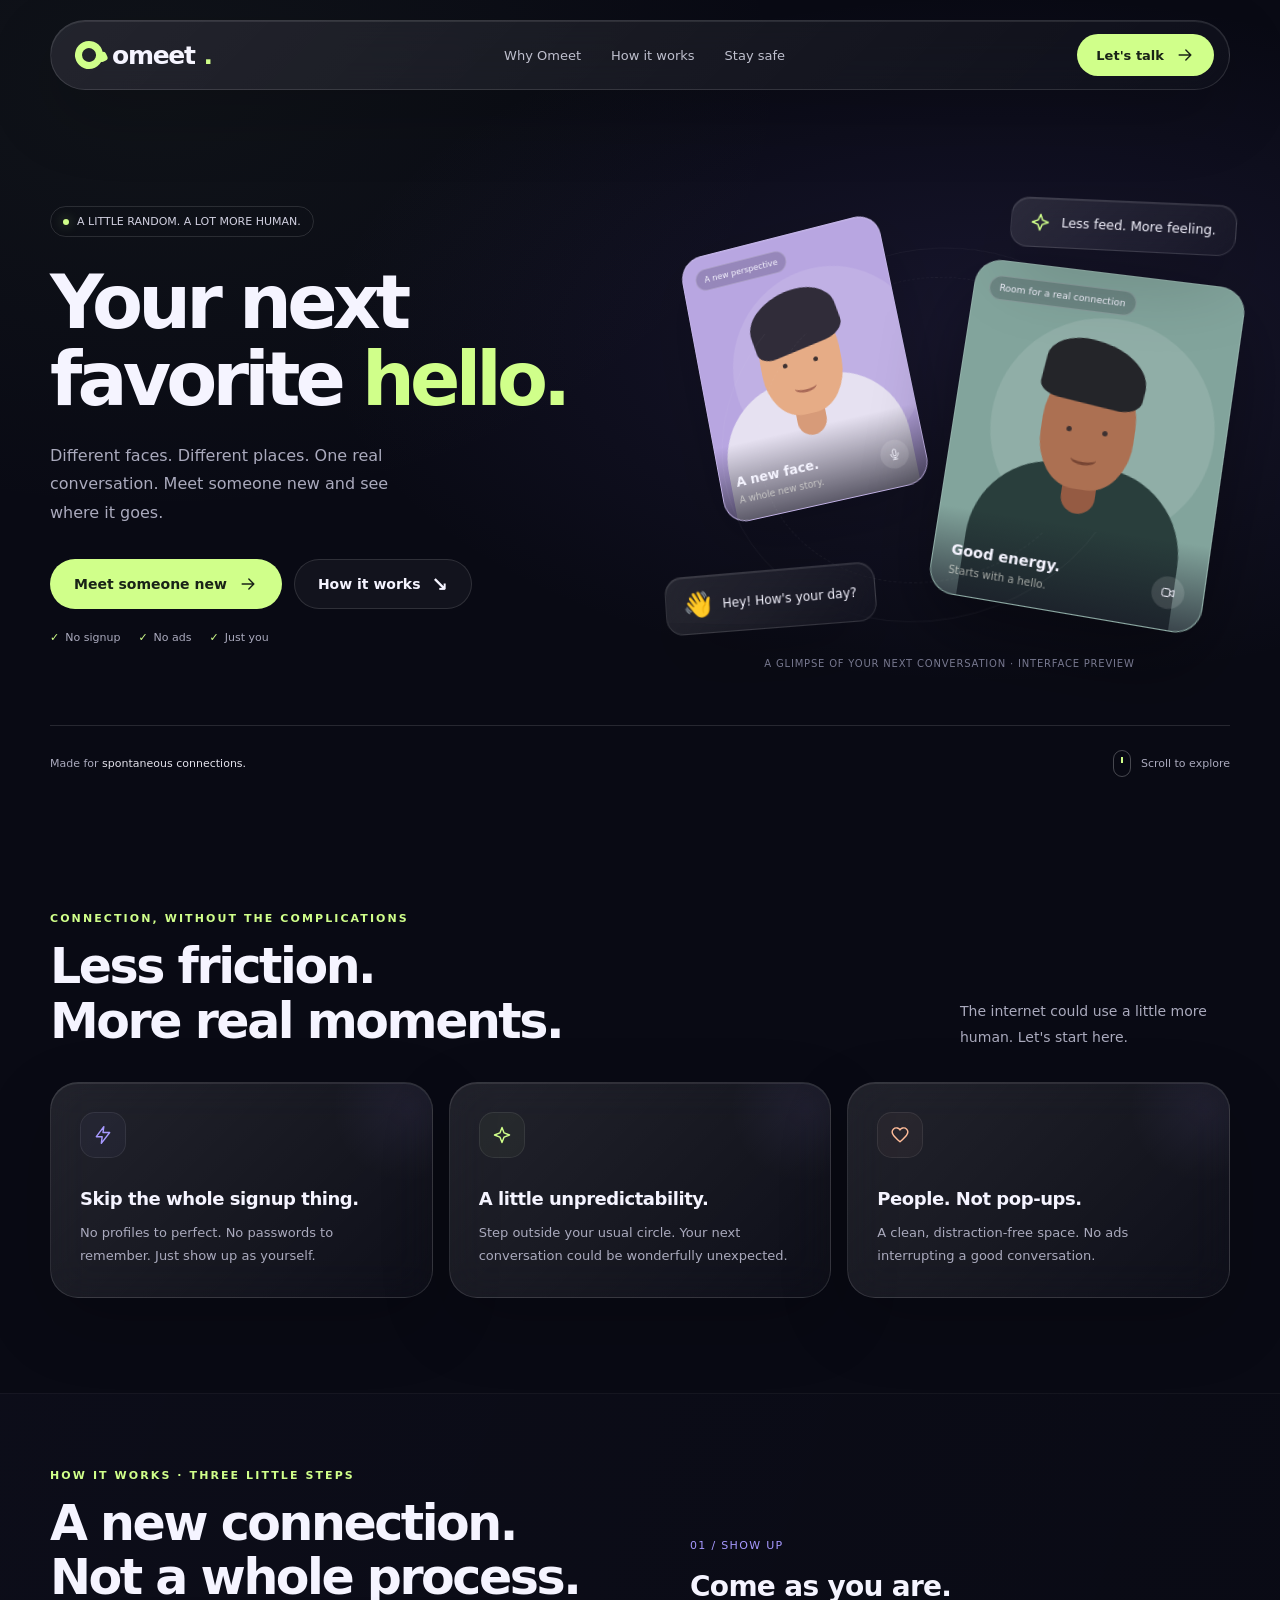
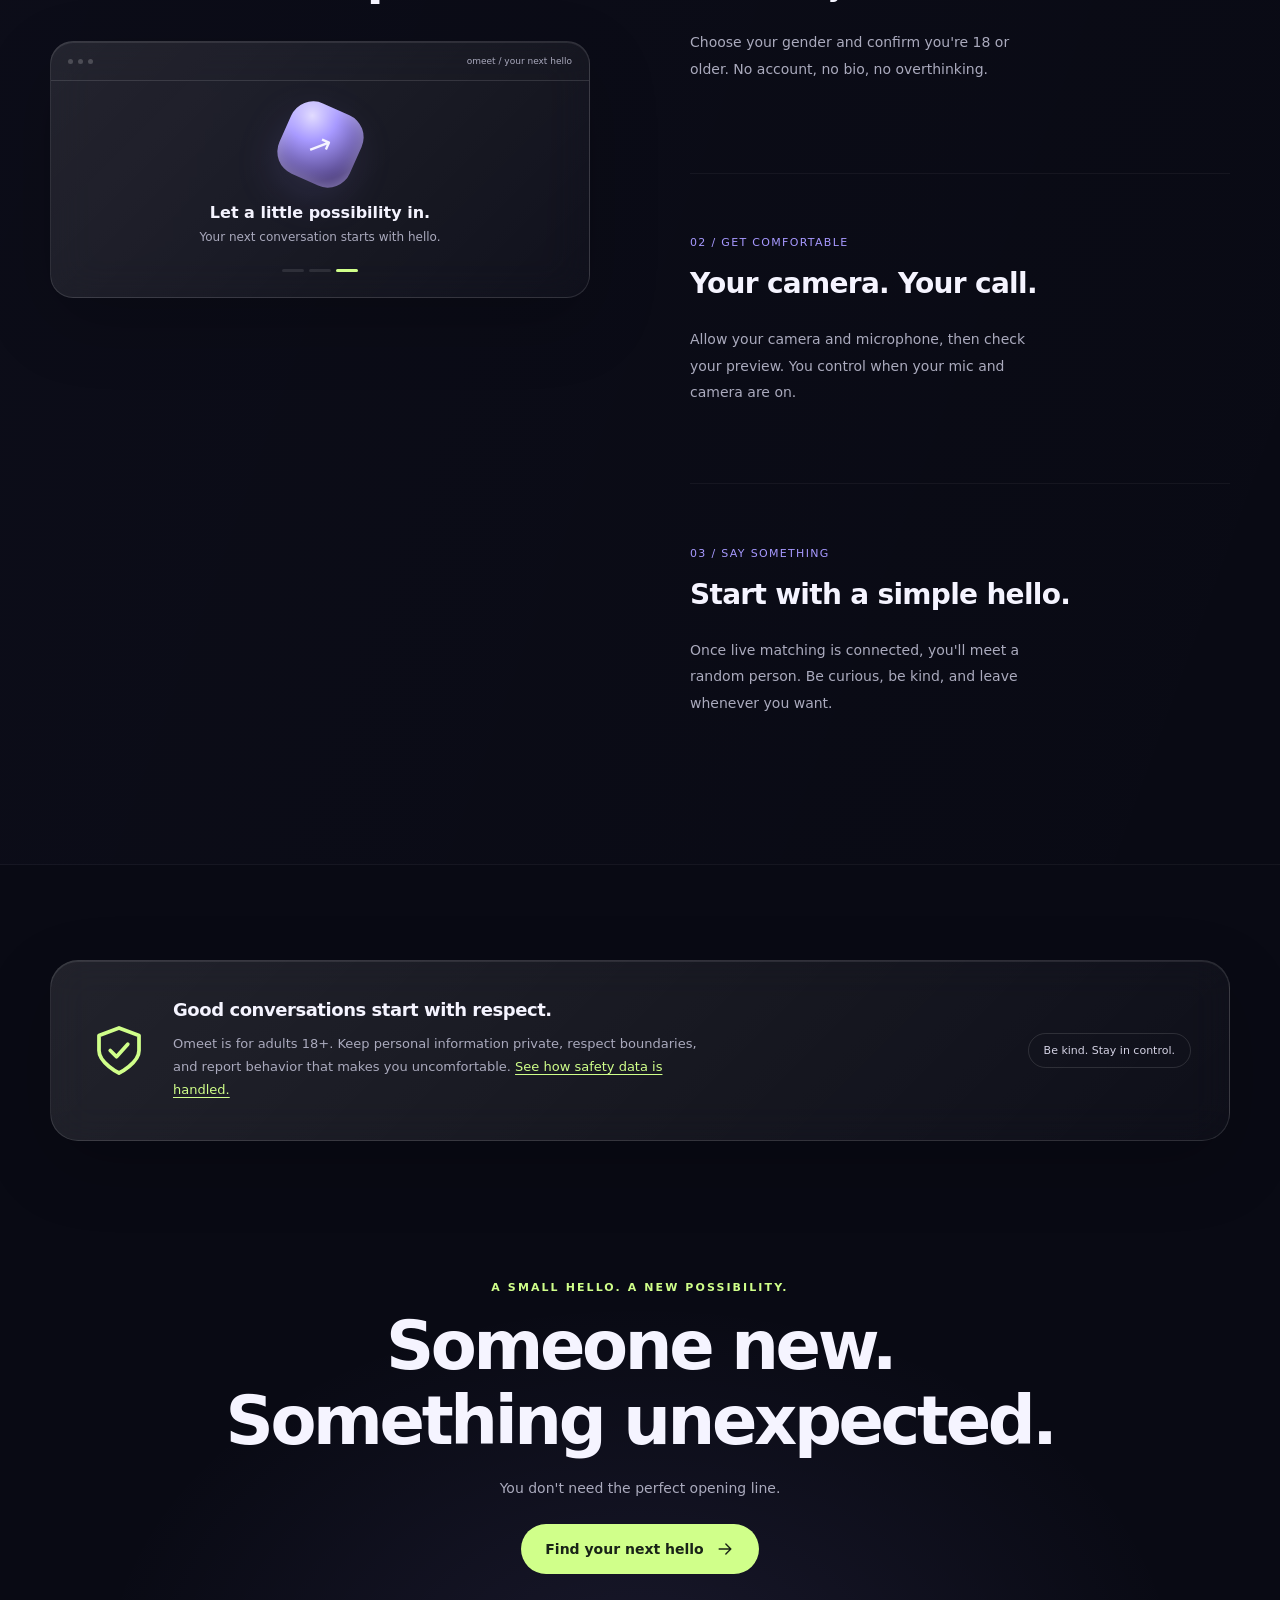
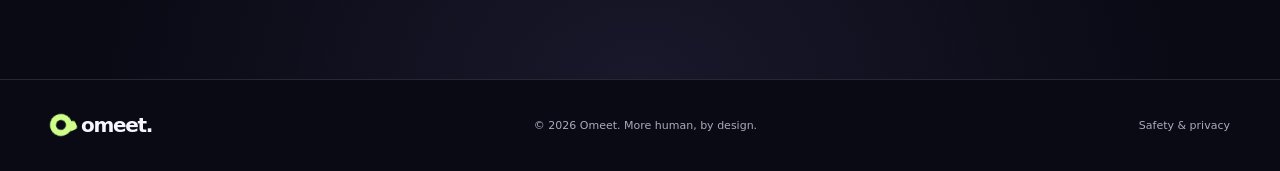
==== commit f267d87c: "Keep section navigation URLs clean and combine consent" ====
--- a/Omeet.html
+++ b/Omeet.html
@@ -56,6 +56,7 @@
     <nav class="nav glass container" aria-label="Main navigation">
       <a href="#" class="logo" aria-label="Omeet home"><span class="logo-mark"></span>omeet<span class="logo-dot">.</span></a>
       <div class="nav-links">
+        <a href="#why">Why Omeet</a>
         <a href="#how">How it works</a>
         <a href="#safety">Stay safe</a>
       </div>
@@ -250,14 +251,9 @@
           </div>
         </fieldset>
 
-        <label class="consent">
-          <input type="checkbox" id="age-confirmation" required>
-          <span>I am 18 or older and agree to keep conversations respectful.</span>
-        </label>
-
         <label class="consent privacy-consent">
-          <input type="checkbox" id="ip-moderation-consent" required>
-          <span>I agree to the <a href="privacy.html" target="_blank" rel="noopener">Privacy Policy</a>.</span>
+          <input type="checkbox" id="site-consent" required>
+          <span>I'm 18+, will be respectful, and agree to the <a href="privacy.html" target="_blank" rel="noopener">Privacy Policy</a>.</span>
         </label>
 
         <p class="error" id="setup-error" role="alert"></p>
@@ -374,6 +370,6 @@
   </dialog>
 
   <script src="config.js" defer></script>
-  <script src="script.js?v=20261019-consent2" defer></script>
+  <script src="script.js?v=20261019-clean-nav1" defer></script>
 </body>
 </html>
--- a/styles.css
+++ b/styles.css
@@ -244,7 +244,7 @@
     @keyframes scrollDot { 60% { transform: translateY(7px); opacity: .2; } }
 
     /* ---------- Features ---------- */
-    .features { padding: 60px 0 95px; }
+    .features { padding: 60px 0 95px; scroll-margin-top: 110px; }
     .section-heading { display: flex; justify-content: space-between; align-items: end; gap: 25px; margin-bottom: 32px; }
     h2 { font-size: clamp(32px, 4vw, 49px); line-height: 1.12; letter-spacing: -.05em; font-weight: 600; margin: 14px 0 0; }
     .section-heading > p { color: var(--muted); font-size: 14px; line-height: 1.8; max-width: 270px; margin: 0; }
@@ -285,7 +285,7 @@
     .step p { color: var(--muted); font-size: 14px; line-height: 1.9; max-width: 350px; }
 
     /* ---------- Safety + closing ---------- */
-    .safety { padding: 95px 0; }
+    .safety { padding: 95px 0; scroll-margin-top: 110px; }
     .safety-panel { display: flex; align-items: center; justify-content: space-between; gap: 40px; padding: 38px; border-radius: var(--radius); }
     .safety-copy { display: flex; align-items: center; gap: 24px; }
     .shield { width: 60px; height: 65px; color: var(--lime); flex-shrink: 0; }
@@ -551,7 +551,7 @@
       .hero-bottom { margin-top: 36px; font-size: 10px; gap: 15px; }
       .section-heading { align-items: start; flex-direction: column; gap: 16px; }
       .section-heading > p { max-width: none; }
-      .features { padding: 45px 0 60px; }
+      .features { padding: 45px 0 60px; scroll-margin-top: 84px; }
       .feature-grid { grid-template-columns: 1fr; }
       .feature { padding: 25px; }
       .feature-icon { margin-bottom: 19px; }
@@ -561,7 +561,7 @@
       .mini-window { max-width: 450px; }
       .step { min-height: 230px; padding: 30px 0; }
       .step h3 { font-size: 25px; }
-      .safety { padding: 60px 0; }
+      .safety { padding: 60px 0; scroll-margin-top: 84px; }
       .safety-panel { padding: 26px; align-items: start; flex-direction: column; gap: 22px; }
       .safety-copy { align-items: start; gap: 16px; }
       .shield { width: 38px; height: 43px; }
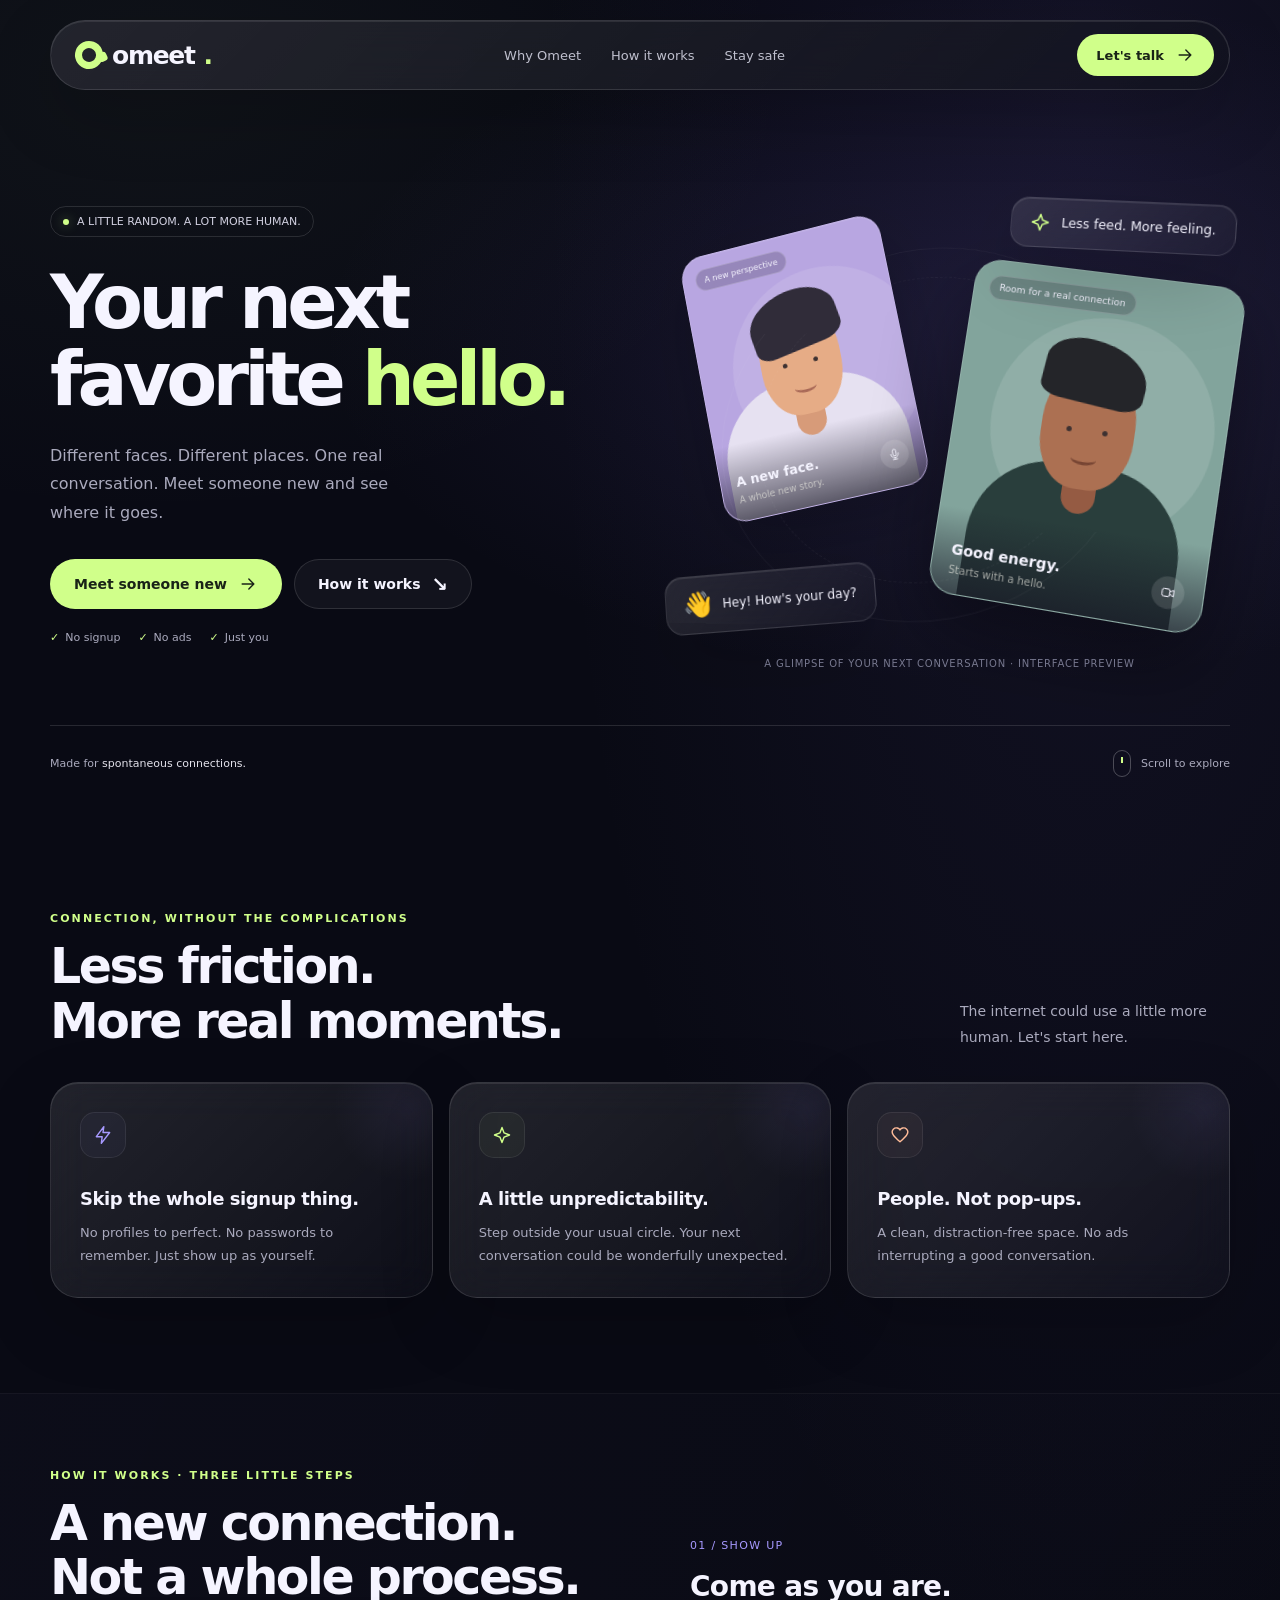
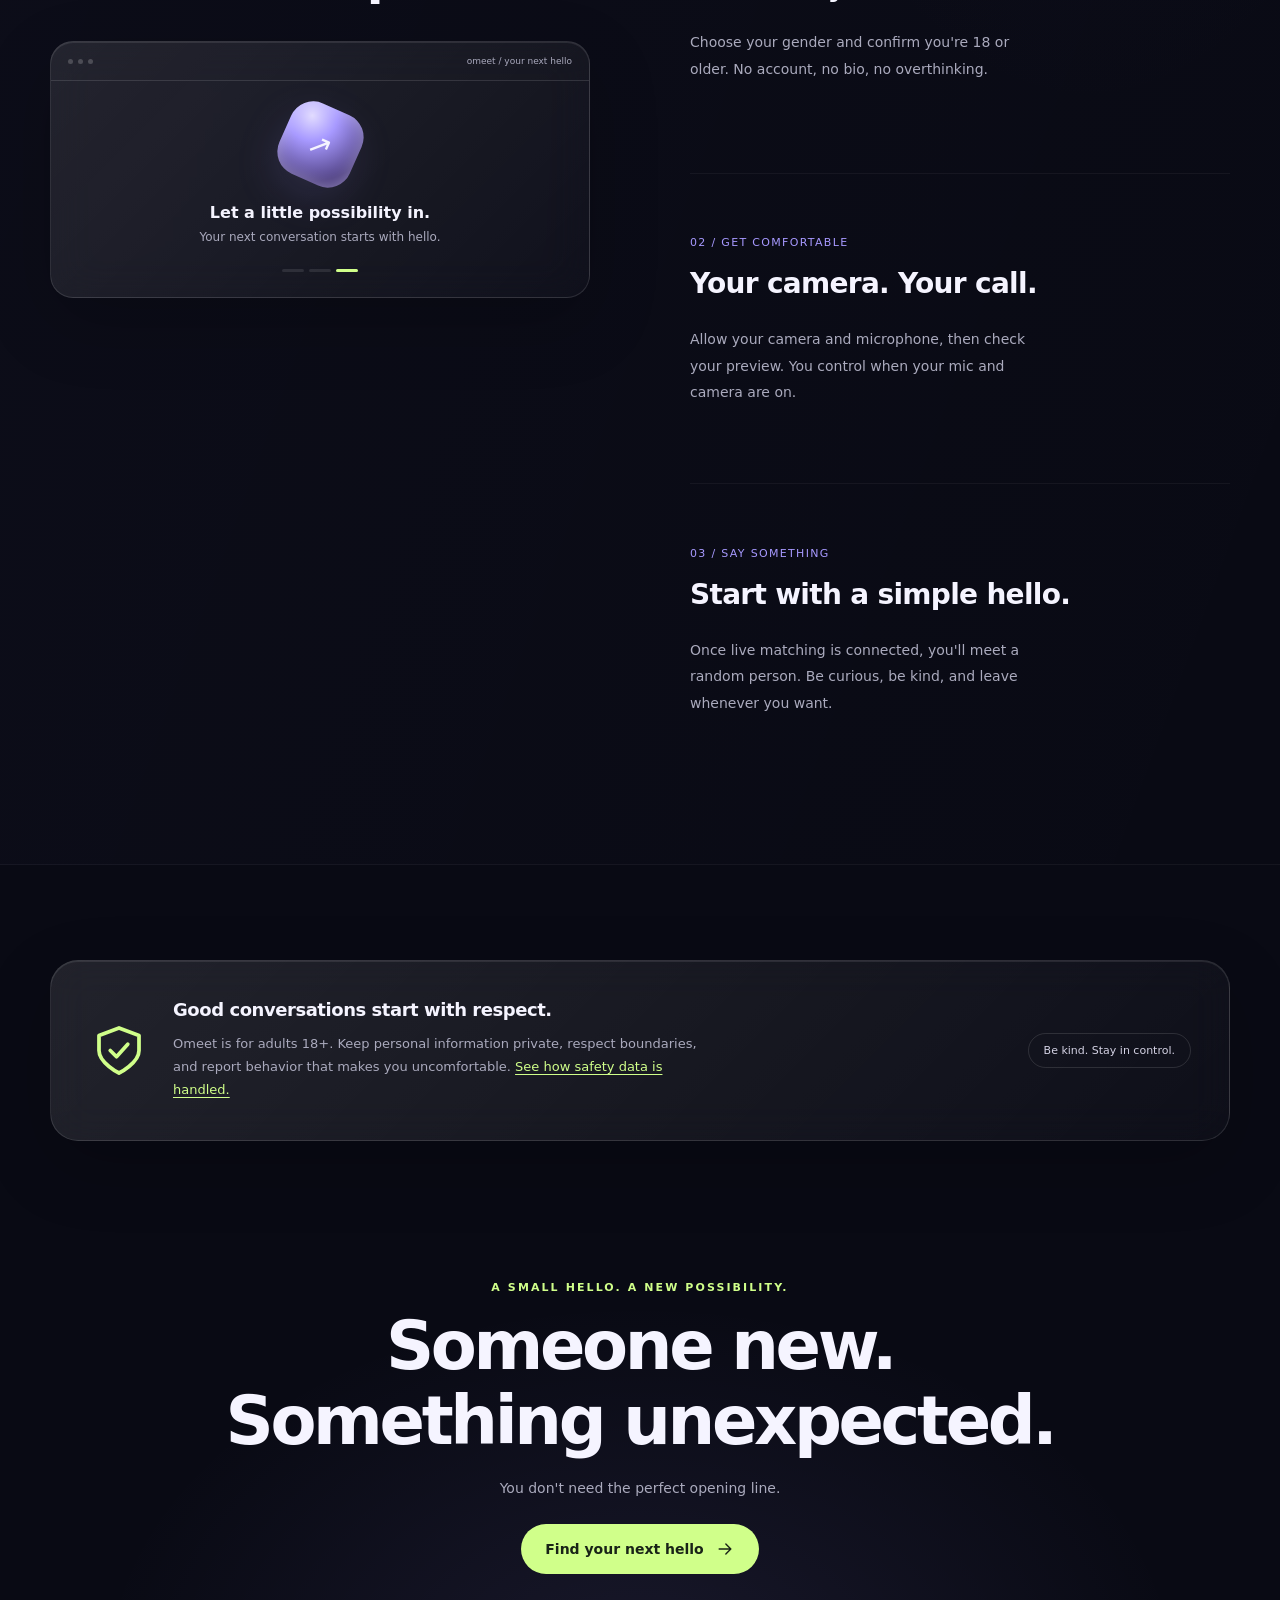
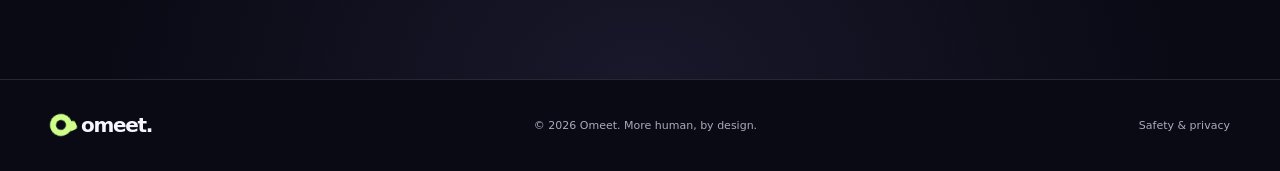
==== commit 718a7797: "Improve mobile call and chat layout Co-authored-by: Copilot <223556219+Copilot@users.noreply.github." ====
--- a/Omeet.html
+++ b/Omeet.html
@@ -2,12 +2,12 @@
 <html lang="en">
 <head>
   <meta charset="UTF-8">
-  <meta name="viewport" content="width=device-width, initial-scale=1">
+  <meta name="viewport" content="width=device-width, initial-scale=1, viewport-fit=cover">
   <meta name="theme-color" content="#090a14">
   <meta name="description" content="Omeet — a fresh way to meet someone new. No signup. No ads. Just conversation.">
   <title>Omeet — A hello can change your day.</title>
 
-  <link rel="stylesheet" href="styles.css">
+  <link rel="stylesheet" href="styles.css?v=20261019-responsive-ux2">
 </head>
 
 <body>
@@ -268,8 +268,8 @@
 
   <dialog class="room-dialog" id="room" aria-labelledby="room-title">
     <div class="room-header">
-      <strong id="room-title">Your Omeet room</strong>
-      <span class="pill"><span class="dot"></span><span id="connection-status">Connecting</span></span>
+      <strong id="room-title" tabindex="-1">Your Omeet room</strong>
+      <span class="pill"><span class="dot"></span><span id="connection-status" role="status" aria-live="polite">Connecting</span></span>
     </div>
     <div class="room-grid">
       <div class="remote-video" id="remote-stage">
@@ -370,6 +370,6 @@
   </dialog>
 
   <script src="config.js" defer></script>
-  <script src="script.js?v=20261019-clean-nav1" defer></script>
+  <script src="script.js?v=20261019-responsive-ux2" defer></script>
 </body>
 </html>
--- a/styles.css
+++ b/styles.css
@@ -16,7 +16,11 @@
     html { scroll-behavior: smooth; scroll-padding-top: 110px; }
     body {
       margin: 0;
-      background: var(--bg);
+      min-height: 100vh;
+      min-height: 100svh;
+      background:
+        radial-gradient(ellipse at 85% 2%, rgba(88, 74, 155, .13), transparent 34rem),
+        var(--bg);
       color: var(--text);
       font-family: var(--font);
       -webkit-font-smoothing: antialiased;
@@ -60,7 +64,7 @@
       color: var(--text);
       font-weight: 650;
       font-size: 14px;
-      transition: transform .2s, background .2s, box-shadow .2s;
+      transition: transform .2s, background .2s, box-shadow .2s, border-color .2s;
     }
     .btn:hover:not(:disabled) { transform: translateY(-2px); background: rgba(255,255,255,.09); }
     .btn-primary { background: var(--lime); color: #192317; border-color: transparent; }
@@ -357,7 +361,21 @@
     .room-dialog { position: fixed; inset: 0; margin: 0; width: 100vw; max-width: none; height: 100vh; height: 100dvh; max-height: none; padding: 0; border: 0; border-radius: 0; overflow: hidden; grid-template-rows: auto minmax(0, 1fr) auto auto; background: #0b0c16; }
     .room-dialog[open] { display: grid; }
     .room-header { min-width: 0; padding: max(16px, env(safe-area-inset-top)) clamp(16px, 3vw, 40px) 18px; border-bottom: 1px solid var(--line); display: flex; justify-content: space-between; align-items: center; gap: 20px; }
-    .room-header .pill { font-size: 10px; }
+    .room-header .pill { font-size: 10px; background: #ffffff05; }
+    .room-header .pill[data-state="connected"] { border-color: #d0ff8a38; color: #e5ffcb; }
+    .room-header .pill[data-state="connecting"],
+    .room-header .pill[data-state="finding-someone"],
+    .room-header .pill[data-state="reconnecting"] { color: #e9d69d; }
+    .room-header .pill[data-state="connection-issue"],
+    .room-header .pill[data-state="disconnected"],
+    .room-header .pill[data-state="setup-needed"],
+    .room-header .pill[data-state="unsupported-browser"],
+    .room-header .pill[data-state="update-required"] { border-color: #ff777750; color: #ffc0c0; }
+    .room-header .pill[data-state="connection-issue"] .dot,
+    .room-header .pill[data-state="disconnected"] .dot,
+    .room-header .pill[data-state="setup-needed"] .dot,
+    .room-header .pill[data-state="unsupported-browser"] .dot,
+    .room-header .pill[data-state="update-required"] .dot { background: #ff8585; box-shadow: 0 0 12px #ff858570; }
     .room-grid { min-height: 0; display: grid; grid-template: minmax(0, 1fr) / minmax(0, 1fr); padding: 16px max(16px, env(safe-area-inset-right)) 16px max(16px, env(safe-area-inset-left)); position: relative; }
     .remote-video, .local-video { min-height: 0; border-radius: 20px; background: #090a12; overflow: hidden; position: relative; }
     .remote-video { width: 100%; height: 100%; display: flex; flex-direction: column; align-items: center; justify-content: center; padding: 30px; text-align: center; border: 1px dashed #ffffff1c; }
@@ -375,14 +393,15 @@
     .camera-off { display: none; position: absolute; inset: 0; background: #171824; place-items: center; color: var(--muted); font-size: 13px; }
     .local-video.off .camera-off { display: grid; }
     .room-controls { display: flex; justify-content: center; flex-wrap: wrap; gap: 10px; padding: 5px 16px 16px; }
-    .control { min-width: 48px; height: 48px; border: 1px solid var(--line); border-radius: 50%; background: #ffffff09; color: white; display: grid; place-items: center; }
+    .control { width: 48px; min-width: 48px; height: 48px; border: 1px solid var(--line); border-radius: 50%; background: #ffffff09; color: white; display: grid; place-items: center; transition: transform .18s, background .18s, border-color .18s, color .18s; }
+    .control:hover:not(:disabled) { transform: translateY(-2px); border-color: #ffffff35; background: #ffffff14; }
     .control:disabled { opacity: .48; cursor: not-allowed; }
     .control[aria-pressed="true"] { background: #ff747424; border-color: #ff747450; color: #ffb0b0; }
     .leave { background: #ff7777; color: #301313; border: none; }
     .room-note { color: var(--muted); text-align: center; padding: 0 20px max(12px, env(safe-area-inset-bottom)); margin: 0; font-size: 10px; }
     .chat-toggle { position: absolute; z-index: 4; right: max(28px, env(safe-area-inset-right)); bottom: 24px; color: var(--lime); }
     .chat-unread { position: absolute; top: -5px; right: -4px; min-width: 18px; height: 18px; padding: 0 4px; display: grid; place-items: center; border-radius: 100px; background: var(--lime); color: #10120e; font-size: 10px; font-weight: 700; }
-    .chat-panel { position: absolute; z-index: 5; right: max(28px, env(safe-area-inset-right)); bottom: 16px; width: min(360px, calc(100% - 32px)); height: min(440px, calc(100% - 32px)); min-height: 210px; display: grid; grid-template-rows: auto minmax(0, 1fr) auto; overflow: hidden; border: 1px solid #ffffff24; border-radius: 22px; background: #151622f5; box-shadow: 0 24px 80px #0009; backdrop-filter: blur(18px); -webkit-backdrop-filter: blur(18px); }
+    .chat-panel { position: absolute; z-index: 5; right: max(28px, env(safe-area-inset-right)); bottom: 16px; width: min(360px, calc(100% - 32px)); height: min(440px, calc(100% - 32px)); min-height: 0; display: grid; grid-template-rows: auto minmax(0, 1fr) auto; overflow: hidden; border: 1px solid #ffffff24; border-radius: 22px; background: #151622f5; box-shadow: 0 24px 80px #0009; backdrop-filter: blur(18px); -webkit-backdrop-filter: blur(18px); }
     .chat-panel[hidden] { display: none; }
     .chat-header { position: relative; display: flex; align-items: center; justify-content: space-between; min-height: 62px; padding: 12px 58px 12px 17px; border-bottom: 1px solid var(--line); }
     .chat-header strong, .chat-header small { display: block; }
@@ -571,17 +590,22 @@
       .privacy-page { padding-top: 125px; padding-bottom: 60px; }
       .room-grid { padding: 12px max(12px, env(safe-area-inset-right)) 12px max(12px, env(safe-area-inset-left)); }
       .remote-video { padding: 20px 16px; }
+      .remote-video > video { object-fit: cover; object-position: center; }
       .remote-video .feature-icon { margin-bottom: 12px; }
       .remote-video h3 { max-width: 220px; font-size: 19px; }
       .remote-video p { max-width: 280px; margin: 8px 0; font-size: 11px; }
       .local-video { top: 22px; right: max(22px, env(safe-area-inset-right)); width: min(34vw, 170px); aspect-ratio: 3 / 4; }
+      .local-video video { object-fit: cover; }
       .local-label { left: 8px; bottom: 8px; padding: 6px 8px; font-size: 9px; }
       .room-header { padding: max(12px, env(safe-area-inset-top)) 16px 12px; gap: 8px; flex-wrap: wrap; }
       .room-header .pill { max-width: 175px; }
-      .room-controls { gap: 8px; padding: 4px 12px 10px; }
-      .room-note { padding-right: 14px; padding-left: 14px; }
+      .room-controls { gap: 8px; row-gap: 10px; padding: 4px 12px 10px; }
+      .room-controls .leave { min-width: min(200px, 100%); }
+      .room-note { max-width: 560px; margin-inline: auto; padding-right: 14px; padding-left: 14px; font-size: 10px; line-height: 1.55; }
       .chat-toggle { right: max(20px, env(safe-area-inset-right)); bottom: 18px; }
       .chat-panel { right: max(10px, env(safe-area-inset-right)); bottom: 8px; width: calc(100% - 20px); height: min(430px, calc(100% - 16px)); border-radius: 19px; }
+      .room-grid.chat-open .chat-panel { inset: 8px max(10px, env(safe-area-inset-right)) 8px max(10px, env(safe-area-inset-left)); width: auto; height: auto; }
+      .room-grid.chat-open .local-video { z-index: 6; top: 76px; right: max(20px, env(safe-area-inset-right)); width: min(30vw, 130px); aspect-ratio: 3 / 4; }
       .room-toast { top: 12px; }
     }
     @media (max-width: 370px) {
@@ -606,6 +630,7 @@
       .remote-video h3 { font-size: 17px; margin-bottom: 4px; }
       .remote-video p { font-size: 10px; line-height: 1.35; margin: 3px 0; }
       .local-video { top: 12px; right: max(12px, env(safe-area-inset-right)); width: min(24vw, 240px); aspect-ratio: 4 / 3; }
+      .room-grid.chat-open .local-video { top: 70px; width: min(24vw, 150px); aspect-ratio: 4 / 3; }
       .local-label { left: 8px; bottom: 8px; padding: 6px 8px; font-size: 9px; }
       .room-controls { padding: 3px 12px 6px; }
       .room-note { padding-bottom: max(7px, env(safe-area-inset-bottom)); }
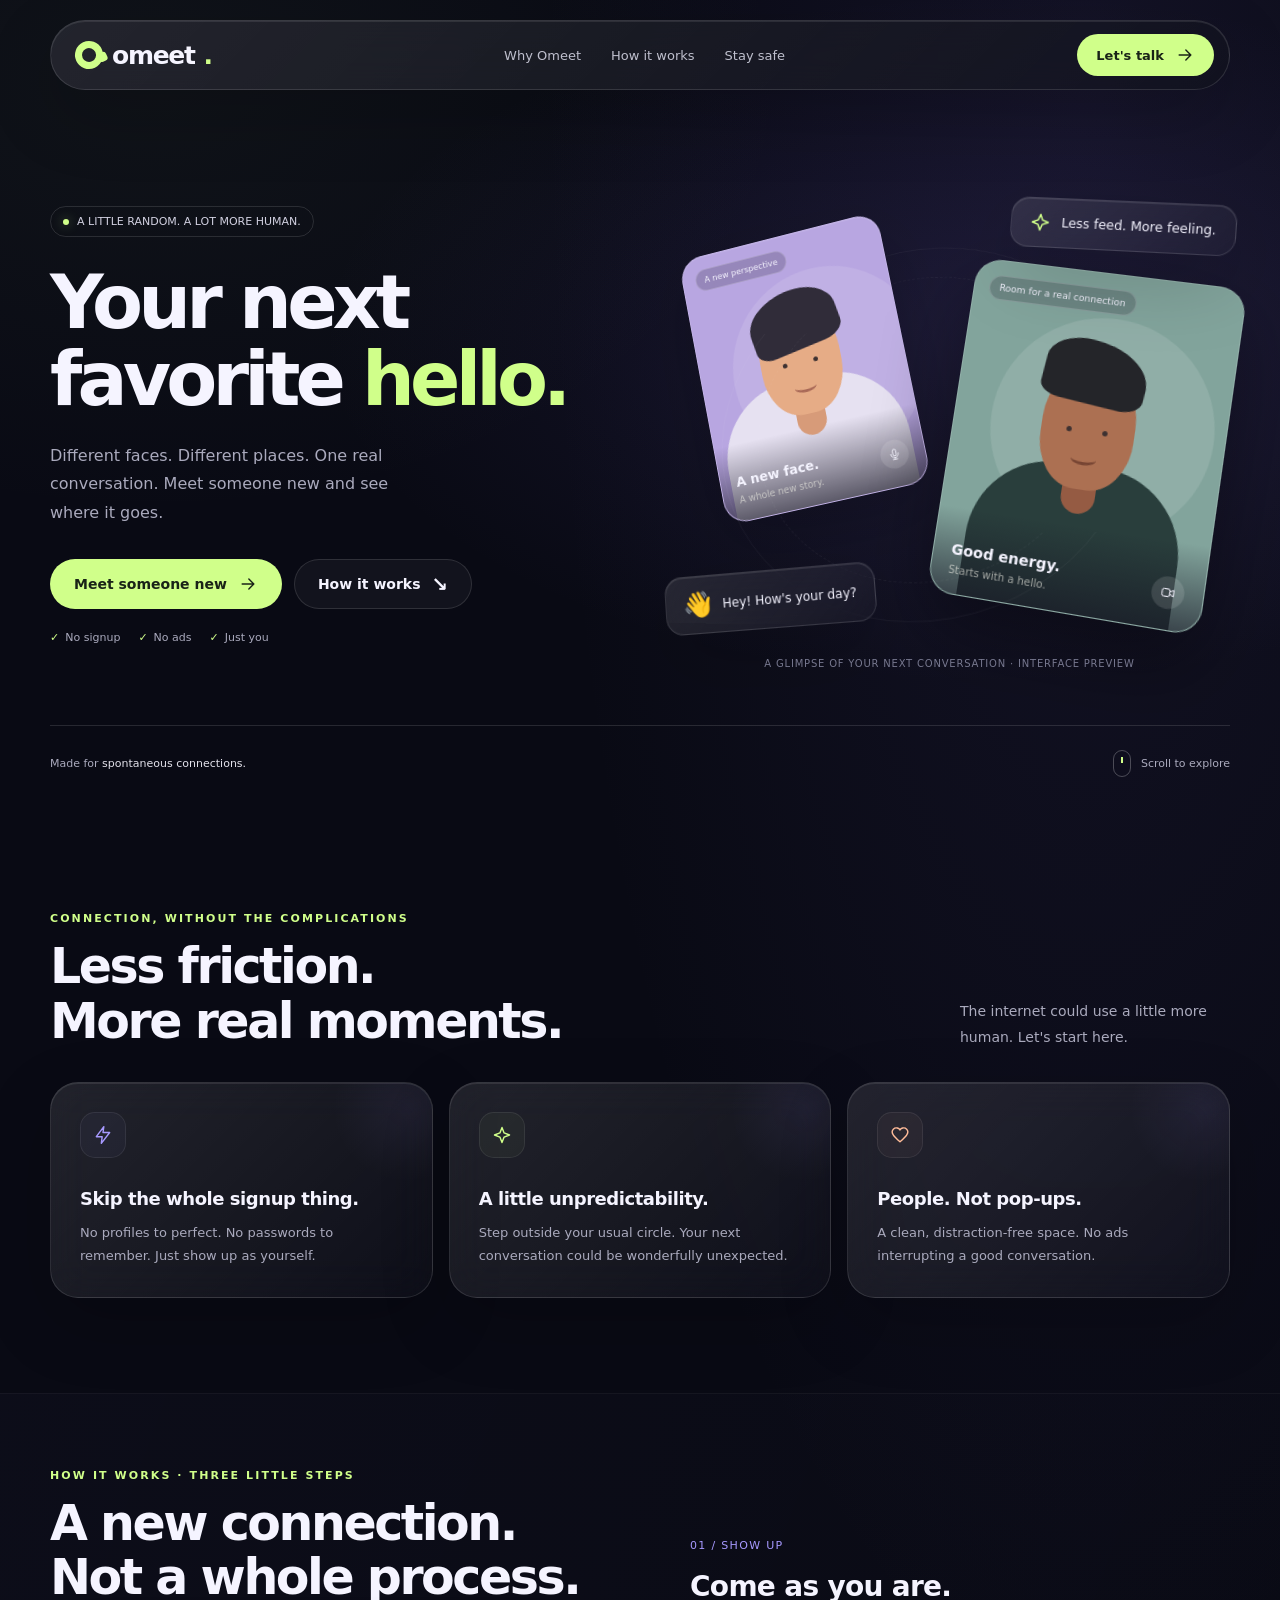
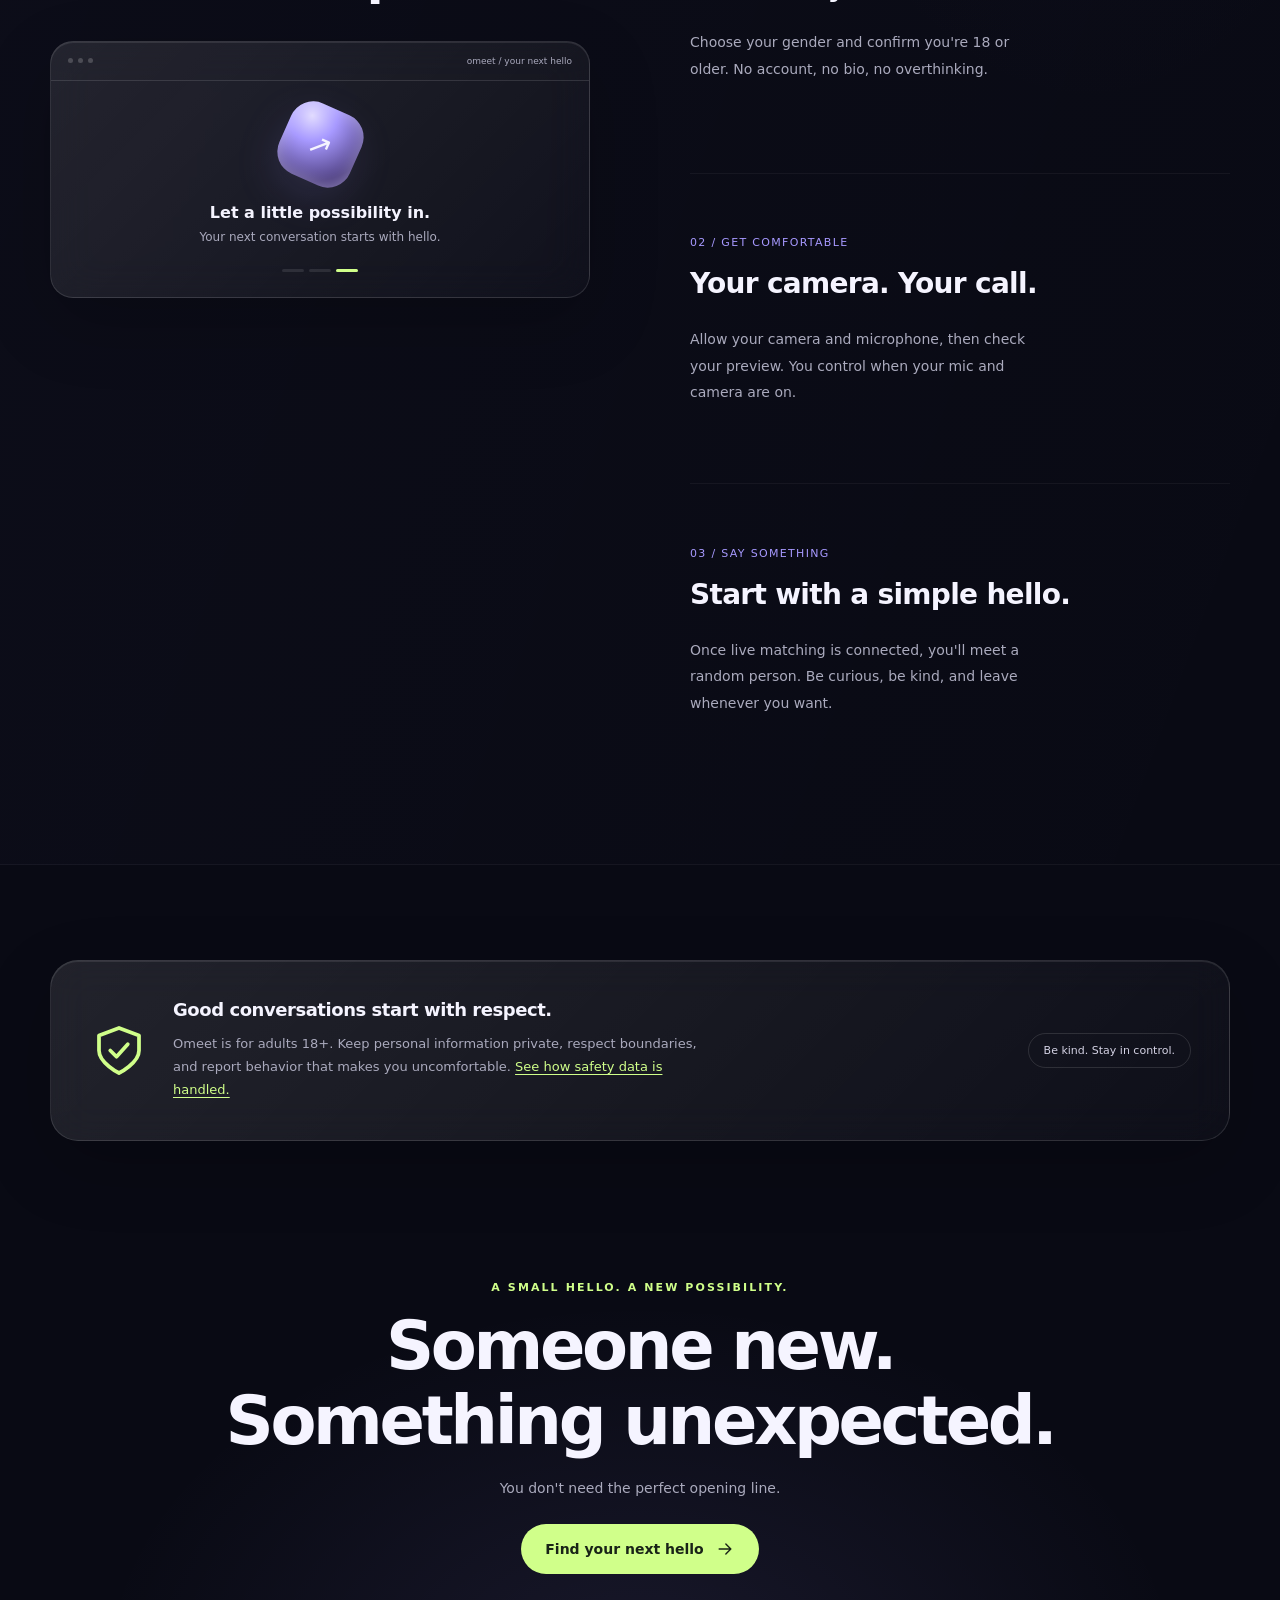
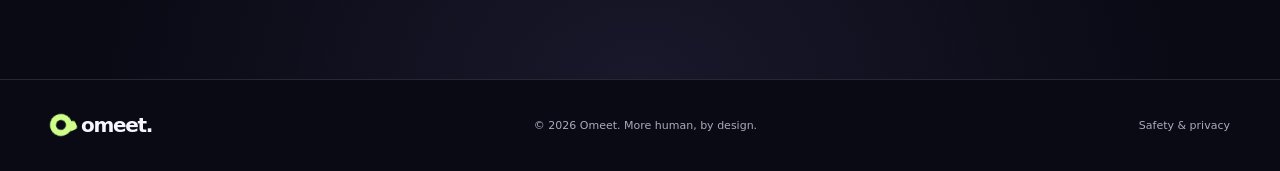
==== commit 6cbd641e: "Remove call room privacy footer Co-authored-by: Copilot <223556219+Copilot@users.noreply.github.com>" ====
--- a/Omeet.html
+++ b/Omeet.html
@@ -7,7 +7,7 @@
   <meta name="description" content="Omeet — a fresh way to meet someone new. No signup. No ads. Just conversation.">
   <title>Omeet — A hello can change your day.</title>
 
-  <link rel="stylesheet" href="styles.css?v=20261019-responsive-ux2">
+  <link rel="stylesheet" href="styles.css?v=20261019-responsive-ux5">
 </head>
 
 <body>
@@ -293,7 +293,7 @@
       </button>
       <aside class="chat-panel" id="chat-panel" aria-label="Text chat" hidden>
         <div class="chat-header">
-          <div><strong>Messages</strong><small id="chat-state">Chat opens when you connect</small></div>
+          <div><strong>Messages</strong><small id="chat-state">Connect to start chatting</small></div>
           <button class="close-btn" id="close-chat" type="button" aria-label="Close chat">
             <svg class="icon" aria-hidden="true"><use href="#i-close"/></svg>
           </button>
@@ -325,7 +325,6 @@
         <svg class="icon" aria-hidden="true"><use href="#i-close"/></svg> Leave chat
       </button>
     </div>
-    <p class="room-note">Your match receives video, audio, and chat directly. Moderators may view live video for safety; calls are not recorded.</p>
   </dialog>
 
   <dialog class="moderation-dialog" id="moderation-dialog" aria-labelledby="moderation-title" aria-describedby="moderation-summary moderation-reason">
@@ -370,6 +369,6 @@
   </dialog>
 
   <script src="config.js" defer></script>
-  <script src="script.js?v=20261019-responsive-ux2" defer></script>
+  <script src="script.js?v=20261019-responsive-ux5" defer></script>
 </body>
 </html>
--- a/styles.css
+++ b/styles.css
@@ -358,7 +358,7 @@
     .privacy-note { text-align: center; font-size: 10px; color: var(--muted); line-height: 1.7; margin-bottom: 0; }
     .error { color: #ffb7b7; font-size: 12px; line-height: 1.6; }
     .error:empty { display: none; }
-    .room-dialog { position: fixed; inset: 0; margin: 0; width: 100vw; max-width: none; height: 100vh; height: 100dvh; max-height: none; padding: 0; border: 0; border-radius: 0; overflow: hidden; grid-template-rows: auto minmax(0, 1fr) auto auto; background: #0b0c16; }
+    .room-dialog { position: fixed; inset: 0; margin: 0; width: 100vw; max-width: none; height: 100vh; height: 100dvh; max-height: none; padding: 0; border: 0; border-radius: 0; overflow: hidden; grid-template-rows: auto minmax(0, 1fr) auto; background: #0b0c16; }
     .room-dialog[open] { display: grid; }
     .room-header { min-width: 0; padding: max(16px, env(safe-area-inset-top)) clamp(16px, 3vw, 40px) 18px; border-bottom: 1px solid var(--line); display: flex; justify-content: space-between; align-items: center; gap: 20px; }
     .room-header .pill { font-size: 10px; background: #ffffff05; }
@@ -392,13 +392,12 @@
     .local-label { position: absolute; left: 15px; bottom: 15px; background: #0007; padding: 7px 11px; border-radius: 100px; font-size: 11px; }
     .camera-off { display: none; position: absolute; inset: 0; background: #171824; place-items: center; color: var(--muted); font-size: 13px; }
     .local-video.off .camera-off { display: grid; }
-    .room-controls { display: flex; justify-content: center; flex-wrap: wrap; gap: 10px; padding: 5px 16px 16px; }
+    .room-controls { display: flex; justify-content: center; flex-wrap: wrap; gap: 10px; padding: 5px 16px max(16px, env(safe-area-inset-bottom)); }
     .control { width: 48px; min-width: 48px; height: 48px; border: 1px solid var(--line); border-radius: 50%; background: #ffffff09; color: white; display: grid; place-items: center; transition: transform .18s, background .18s, border-color .18s, color .18s; }
     .control:hover:not(:disabled) { transform: translateY(-2px); border-color: #ffffff35; background: #ffffff14; }
     .control:disabled { opacity: .48; cursor: not-allowed; }
     .control[aria-pressed="true"] { background: #ff747424; border-color: #ff747450; color: #ffb0b0; }
     .leave { background: #ff7777; color: #301313; border: none; }
-    .room-note { color: var(--muted); text-align: center; padding: 0 20px max(12px, env(safe-area-inset-bottom)); margin: 0; font-size: 10px; }
     .chat-toggle { position: absolute; z-index: 4; right: max(28px, env(safe-area-inset-right)); bottom: 24px; color: var(--lime); }
     .chat-unread { position: absolute; top: -5px; right: -4px; min-width: 18px; height: 18px; padding: 0 4px; display: grid; place-items: center; border-radius: 100px; background: var(--lime); color: #10120e; font-size: 10px; font-weight: 700; }
     .chat-panel { position: absolute; z-index: 5; right: max(28px, env(safe-area-inset-right)); bottom: 16px; width: min(360px, calc(100% - 32px)); height: min(440px, calc(100% - 32px)); min-height: 0; display: grid; grid-template-rows: auto minmax(0, 1fr) auto; overflow: hidden; border: 1px solid #ffffff24; border-radius: 22px; background: #151622f5; box-shadow: 0 24px 80px #0009; backdrop-filter: blur(18px); -webkit-backdrop-filter: blur(18px); }
@@ -445,40 +444,35 @@
       .room-grid.chat-open .chat-toggle { display: none; }
     }
     @media (min-width: 1001px) {
-      .room-grid {
-        grid-template-columns: repeat(2, minmax(0, 1fr));
-        grid-template-rows: minmax(0, 1fr);
-        gap: 14px;
-      }
-      .room-grid .remote-video { grid-column: 1; grid-row: 1; }
       .room-grid .local-video {
-        position: relative;
-        top: auto;
-        right: auto;
-        z-index: 1;
-        grid-column: 2;
-        grid-row: 1;
-        width: 100%;
-        height: 100%;
-        aspect-ratio: auto;
-        box-shadow: none;
+        top: 24px;
+        right: max(24px, env(safe-area-inset-right));
+        width: min(24vw, 300px);
+        aspect-ratio: 4 / 3;
       }
       .room-grid.chat-open {
-        --room-chat-width: clamp(280px, 24vw, 360px);
-        grid-template-columns: minmax(0, 1fr) minmax(0, 1fr) var(--room-chat-width);
+        --room-chat-width: clamp(300px, 24vw, 380px);
+        grid-template-columns: minmax(0, 1fr) var(--room-chat-width);
         gap: 14px;
       }
       .room-grid.chat-open .remote-video { grid-column: 1; grid-row: 1; }
-      .room-grid.chat-open .local-video { grid-column: 2; grid-row: 1; right: auto; }
+      .room-grid.chat-open .local-video { top: 24px; right: calc(var(--room-chat-width) + 46px); }
       .room-grid.chat-open .chat-panel {
-        grid-column: 3;
+        position: relative;
+        inset: auto;
+        width: 100%;
+        height: 100%;
+        min-height: 0;
+        border-radius: 20px;
+        grid-column: 2;
         grid-row: 1;
       }
+      .room-grid.chat-open .chat-toggle { display: none; }
     }
     @media (min-width: 1400px) {
       .room-grid.chat-open {
-        --room-chat-width: clamp(300px, 24vw, 380px);
-        grid-template-columns: minmax(0, 1fr) minmax(0, 1fr) var(--room-chat-width);
+        --room-chat-width: clamp(320px, 24vw, 400px);
+        grid-template-columns: minmax(0, 1fr) var(--room-chat-width);
         gap: 18px;
       }
     }
@@ -601,7 +595,6 @@
       .room-header .pill { max-width: 175px; }
       .room-controls { gap: 8px; row-gap: 10px; padding: 4px 12px 10px; }
       .room-controls .leave { min-width: min(200px, 100%); }
-      .room-note { max-width: 560px; margin-inline: auto; padding-right: 14px; padding-left: 14px; font-size: 10px; line-height: 1.55; }
       .chat-toggle { right: max(20px, env(safe-area-inset-right)); bottom: 18px; }
       .chat-panel { right: max(10px, env(safe-area-inset-right)); bottom: 8px; width: calc(100% - 20px); height: min(430px, calc(100% - 16px)); border-radius: 19px; }
       .room-grid.chat-open .chat-panel { inset: 8px max(10px, env(safe-area-inset-right)) 8px max(10px, env(safe-area-inset-left)); width: auto; height: auto; }
@@ -633,7 +626,7 @@
       .room-grid.chat-open .local-video { top: 70px; width: min(24vw, 150px); aspect-ratio: 4 / 3; }
       .local-label { left: 8px; bottom: 8px; padding: 6px 8px; font-size: 9px; }
       .room-controls { padding: 3px 12px 6px; }
-      .room-note { padding-bottom: max(7px, env(safe-area-inset-bottom)); }
+      .room-controls { padding-bottom: max(7px, env(safe-area-inset-bottom)); }
     }
     @media (prefers-reduced-motion: reduce) {
       html { scroll-behavior: auto; }
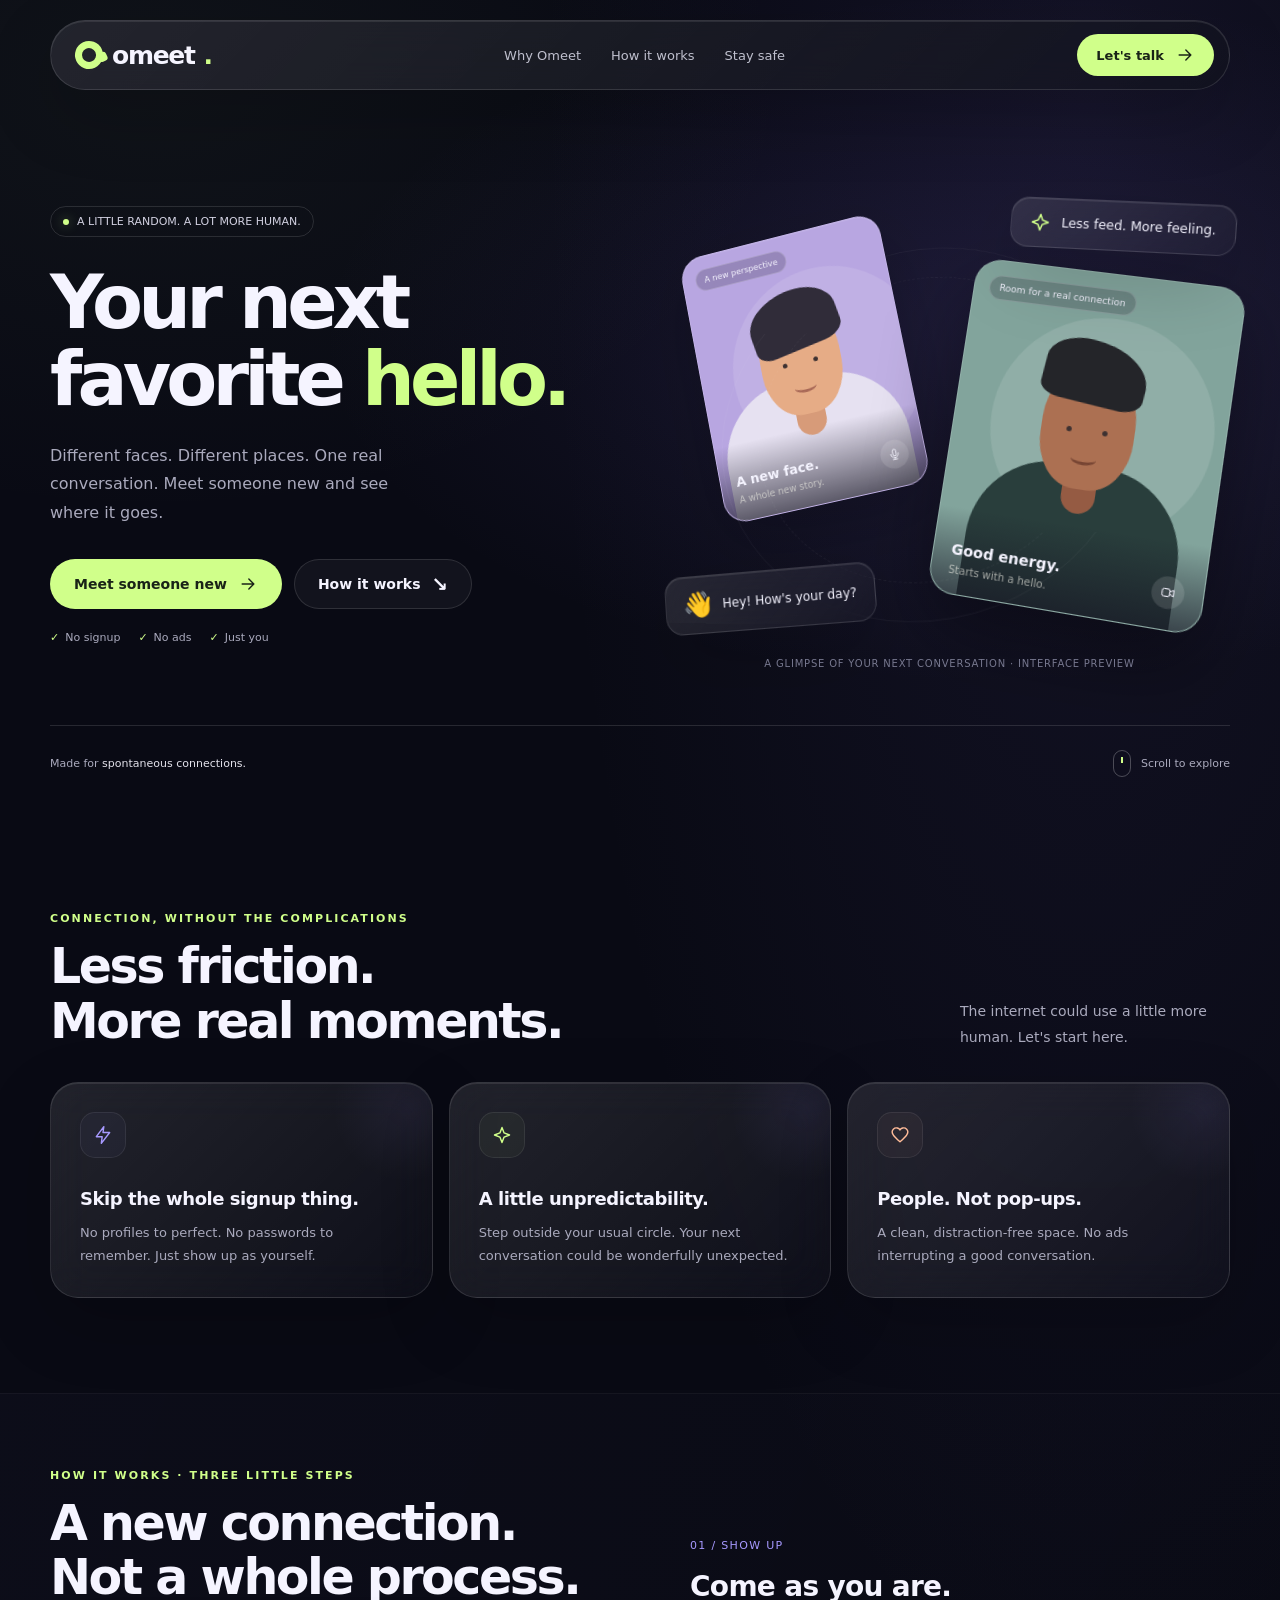
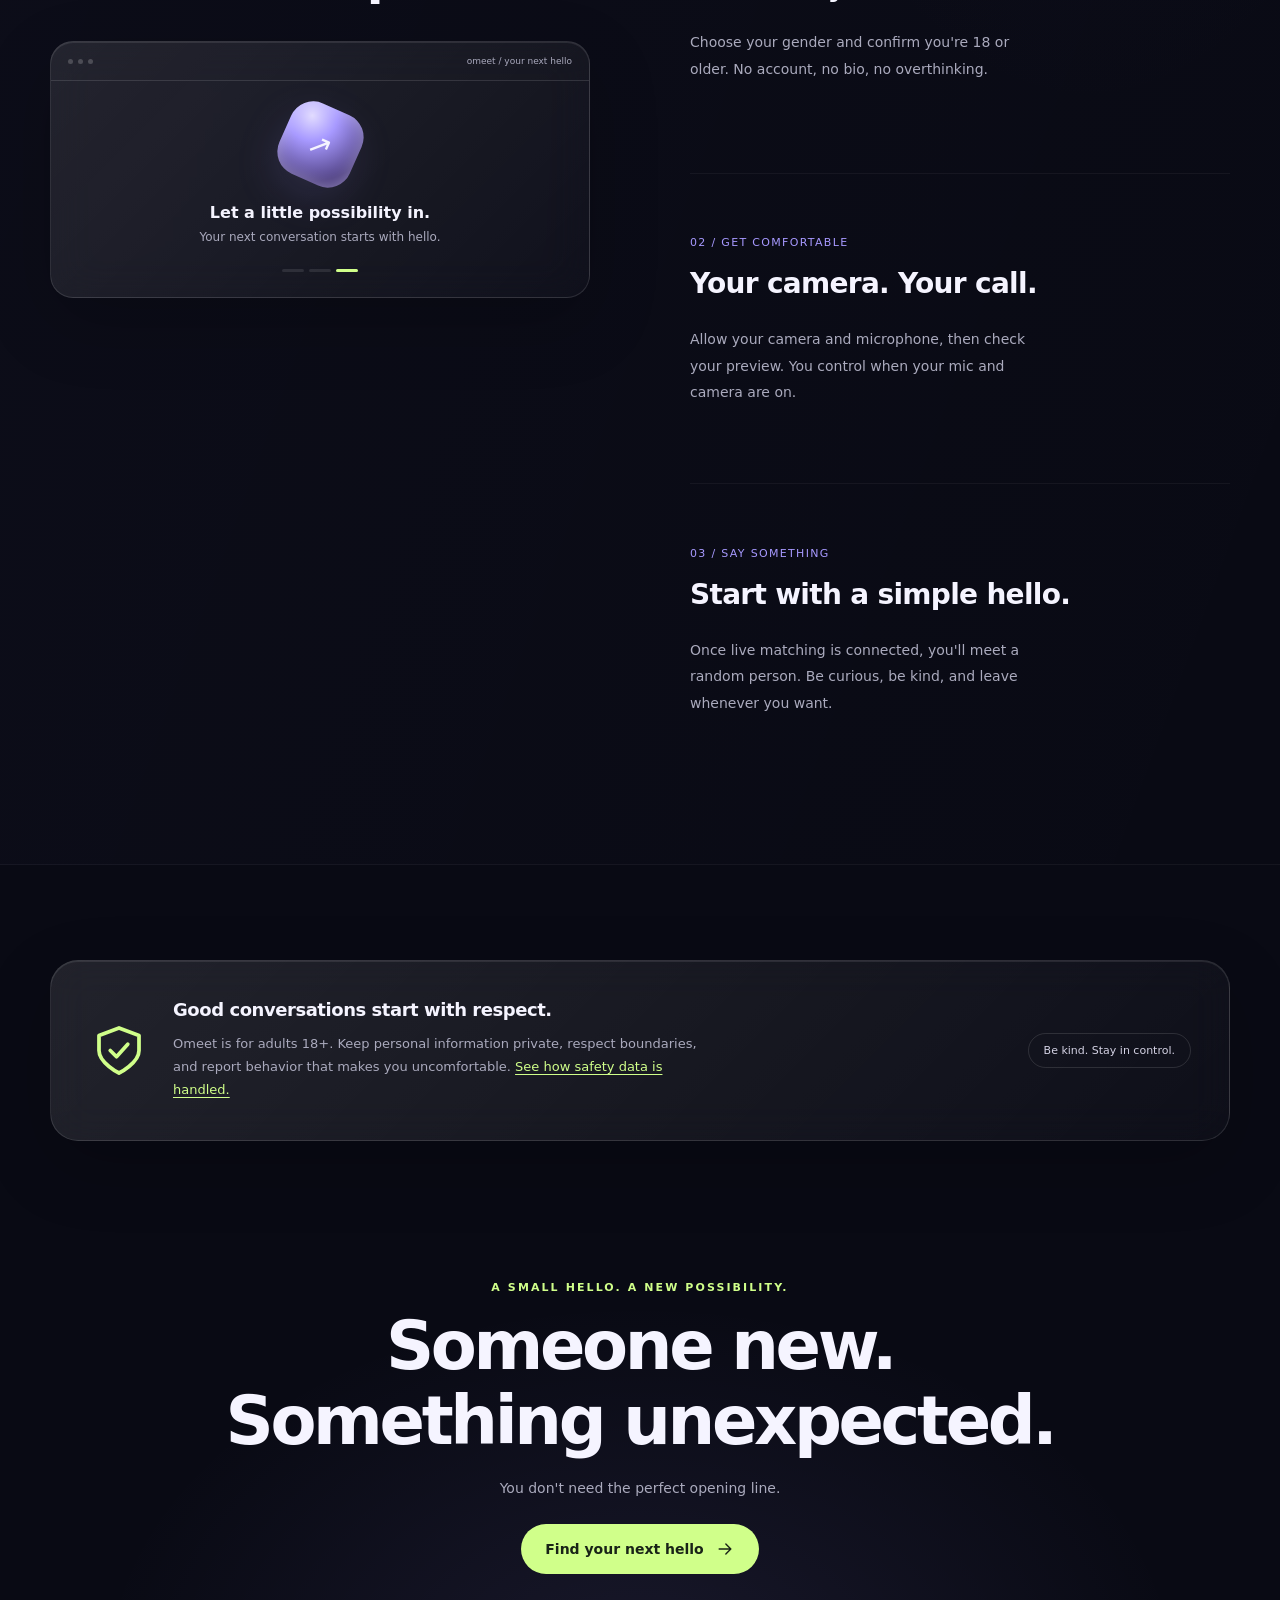
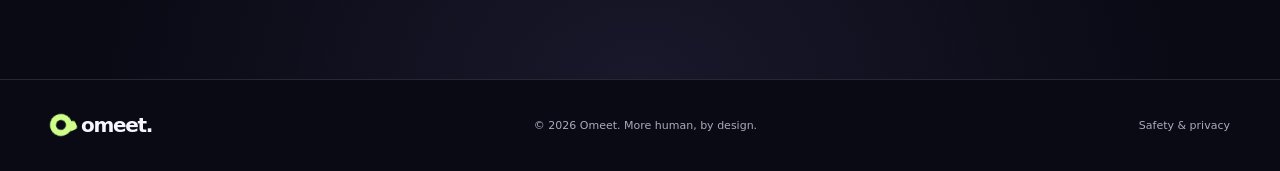
==== commit bc90facd: "Add live audio wave speaking indicator, mobile camera flip, floating emoji reactions, connection qua" ====
--- a/Omeet.html
+++ b/Omeet.html
@@ -7,7 +7,7 @@
   <meta name="description" content="Omeet — a fresh way to meet someone new. No signup. No ads. Just conversation.">
   <title>Omeet — A hello can change your day.</title>
 
-  <link rel="stylesheet" href="styles.css?v=20261019-responsive-ux5">
+  <link rel="stylesheet" href="styles.css?v=20261101-vx1">
 </head>
 
 <body>
@@ -268,12 +268,21 @@
 
   <dialog class="room-dialog" id="room" aria-labelledby="room-title">
     <div class="room-header">
-      <strong id="room-title" tabindex="-1">Your Omeet room</strong>
-      <span class="pill"><span class="dot"></span><span id="connection-status" role="status" aria-live="polite">Connecting</span></span>
+      <div class="room-brand" id="room-title" tabindex="-1">
+        <span class="logo-mark" aria-hidden="true"></span>omeet<span class="logo-dot">.</span>
+      </div>
+      <span class="pill" id="connection-pill"><span class="dot"></span><span id="connection-status" role="status" aria-live="polite">Connecting</span><span id="connection-rtt" class="pill-rtt" hidden></span></span>
     </div>
     <div class="room-grid">
       <div class="remote-video" id="remote-stage">
         <video id="remote-video" autoplay playsinline aria-label="Your conversation partner"></video>
+        <button class="video-fit-btn" id="toggle-video-fit" type="button" aria-label="Toggle zoom (Fill screen / Fit whole frame)" title="Toggle zoom (Fill screen / Fit whole frame)">
+          <svg class="icon" viewBox="0 0 24 24" fill="none" stroke="currentColor" stroke-width="2" stroke-linecap="round" stroke-linejoin="round">
+            <path d="M15 3h6v6M9 21H3v-6M21 3l-7 7M3 21l7-7"/>
+          </svg>
+        </button>
+        <span class="partner-label" id="partner-label"><span class="dot"></span><span class="audio-wave" id="remote-audio-wave" aria-hidden="true"><i></i><i></i><i></i></span> Partner</span>
+        <div class="floating-reactions-container" id="floating-reactions" aria-hidden="true"></div>
         <div class="remote-status" id="remote-status" aria-live="polite">
           <div class="feature-icon"><svg class="icon" aria-hidden="true"><use href="#i-spark"/></svg></div>
           <h3 id="match-heading">You're ready for a hello.</h3>
@@ -284,13 +293,9 @@
       </div>
       <div class="local-video" id="local-video-container">
         <video id="local-video" autoplay muted playsinline aria-label="Your camera preview"></video>
-        <div class="camera-off">Your camera is off</div>
-        <span class="local-label">You</span>
-      </div>
-      <button class="chat-toggle control" id="chat-toggle" type="button" aria-label="Open text chat" aria-controls="chat-panel" aria-expanded="false" title="Open text chat" disabled>
-        <svg class="icon" aria-hidden="true"><use href="#i-chat"/></svg>
-        <span class="chat-unread" id="chat-unread" hidden>0</span>
-      </button>
+        <div class="camera-off">Camera paused</div>
+        <span class="local-label"><span class="audio-wave" id="local-audio-wave" aria-hidden="true"><i></i><i></i><i></i></span> You</span>
+      </div>
       <aside class="chat-panel" id="chat-panel" aria-label="Text chat" hidden>
         <div class="chat-header">
           <div><strong>Messages</strong><small id="chat-state">Connect to start chatting</small></div>
@@ -310,20 +315,44 @@
       </aside>
       <div class="room-toast" id="room-toast" role="status" aria-live="polite" hidden></div>
     </div>
-    <div class="room-controls">
-      <button class="control" id="toggle-mic" aria-label="Mute microphone" aria-pressed="false" title="Mute microphone">
-        <svg class="icon" aria-hidden="true"><use href="#i-mic"/></svg>
-      </button>
-      <button class="control" id="toggle-camera" aria-label="Turn camera off" aria-pressed="false" title="Turn camera off">
-        <svg class="icon" aria-hidden="true"><use href="#i-video"/></svg>
-      </button>
-      <button class="control" id="next-match" aria-label="Find another person" title="Find another person" disabled>
-        <svg class="icon" aria-hidden="true"><use href="#i-arrow"/></svg>
-      </button>
-      <button class="btn report-button" id="report-partner" type="button" disabled>Report</button>
-      <button class="btn leave" id="leave-room">
-        <svg class="icon" aria-hidden="true"><use href="#i-close"/></svg> Leave chat
-      </button>
+    <div class="room-controls-wrapper">
+      <div class="reactions-bar" id="reactions-bar" role="toolbar" aria-label="Quick emoji reactions">
+        <button type="button" class="reaction-btn" data-emoji="❤️" aria-label="Send love reaction" title="React with Love">❤️</button>
+        <button type="button" class="reaction-btn" data-emoji="😂" aria-label="Send laugh reaction" title="React with Laugh">😂</button>
+        <button type="button" class="reaction-btn" data-emoji="👋" aria-label="Send wave reaction" title="React with Wave">👋</button>
+        <button type="button" class="reaction-btn" data-emoji="🔥" aria-label="Send fire reaction" title="React with Fire">🔥</button>
+        <button type="button" class="reaction-btn" data-emoji="👏" aria-label="Send clap reaction" title="React with Clap">👏</button>
+      </div>
+      <div class="room-controls" role="toolbar" aria-label="Call controls">
+        <button class="control" id="toggle-mic" aria-label="Mute microphone" aria-pressed="false" title="Mute microphone (M)">
+          <svg class="icon" aria-hidden="true"><use href="#i-mic"/></svg>
+        </button>
+        <button class="control" id="toggle-camera" aria-label="Turn camera off" aria-pressed="false" title="Turn camera off (V)">
+          <svg class="icon" aria-hidden="true"><use href="#i-video"/></svg>
+        </button>
+        <button class="control flip-camera-btn" id="flip-camera" type="button" aria-label="Flip camera" title="Flip camera (front / back)">
+          <svg class="icon" viewBox="0 0 24 24" fill="none" stroke="currentColor" stroke-width="1.8" stroke-linecap="round" stroke-linejoin="round" aria-hidden="true">
+            <path d="M20 10c0-4.4-3.6-8-8-8s-8 3.6-8 8c0 2.2 1 4.2 2.6 5.6L4 20h6v-6l-2.4 2.4C6.1 15.1 5.5 13.6 5.5 12c0-3.6 2.9-6.5 6.5-6.5s6.5 2.9 6.5 6.5c0 1.6-.6 3.1-2.1 4.4l1.1 1.1C19 15.9 20 13.1 20 10Z"/>
+            <circle cx="12" cy="12" r="3.2"/>
+          </svg>
+        </button>
+        <button class="control chat-toggle-btn" id="chat-toggle" type="button" aria-label="Open text chat" aria-controls="chat-panel" aria-expanded="false" title="Open text chat (C)" disabled>
+          <svg class="icon" aria-hidden="true"><use href="#i-chat"/></svg>
+          <span class="chat-unread" id="chat-unread" hidden>0</span>
+        </button>
+        <button class="control next-btn" id="next-match" aria-label="Next match" title="Find next match (Spacebar)" disabled>
+          <span class="next-label">Next</span>
+          <svg class="icon" aria-hidden="true"><use href="#i-arrow"/></svg>
+        </button>
+        <button class="control report-btn" id="report-partner" type="button" aria-label="Report conversation" title="Report conversation" disabled>
+          <svg class="icon" aria-hidden="true"><use href="#i-shield"/></svg>
+          <span class="report-label">Report</span>
+        </button>
+        <button class="control leave-btn" id="leave-room" aria-label="Leave chat" title="Leave chat">
+          <svg class="icon" aria-hidden="true"><use href="#i-close"/></svg>
+          <span class="leave-label">Leave</span>
+        </button>
+      </div>
     </div>
   </dialog>
 
@@ -369,6 +398,6 @@
   </dialog>
 
   <script src="config.js" defer></script>
-  <script src="script.js?v=20261019-responsive-ux5" defer></script>
+  <script src="script.js?v=20261101-vx1" defer></script>
 </body>
 </html>
--- a/styles.css
+++ b/styles.css
@@ -13,6 +13,7 @@
     }
 
     * { box-sizing: border-box; }
+    [hidden] { display: none !important; }
     html { scroll-behavior: smooth; scroll-padding-top: 110px; }
     body {
       margin: 0;
@@ -358,122 +359,809 @@
     .privacy-note { text-align: center; font-size: 10px; color: var(--muted); line-height: 1.7; margin-bottom: 0; }
     .error { color: #ffb7b7; font-size: 12px; line-height: 1.6; }
     .error:empty { display: none; }
-    .room-dialog { position: fixed; inset: 0; margin: 0; width: 100vw; max-width: none; height: 100vh; height: 100dvh; max-height: none; padding: 0; border: 0; border-radius: 0; overflow: hidden; grid-template-rows: auto minmax(0, 1fr) auto; background: #0b0c16; }
+    .room-dialog {
+      position: fixed;
+      inset: 0;
+      margin: 0;
+      width: 100vw;
+      max-width: none;
+      height: 100vh;
+      height: 100dvh;
+      max-height: none;
+      padding: 0;
+      border: 0;
+      border-radius: 0;
+      overflow: hidden;
+      grid-template-rows: auto minmax(0, 1fr) auto;
+      background: #080911;
+    }
     .room-dialog[open] { display: grid; }
-    .room-header { min-width: 0; padding: max(16px, env(safe-area-inset-top)) clamp(16px, 3vw, 40px) 18px; border-bottom: 1px solid var(--line); display: flex; justify-content: space-between; align-items: center; gap: 20px; }
-    .room-header .pill { font-size: 10px; background: #ffffff05; }
-    .room-header .pill[data-state="connected"] { border-color: #d0ff8a38; color: #e5ffcb; }
+
+    /* Top Room Header */
+    .room-header {
+      min-width: 0;
+      padding: max(12px, env(safe-area-inset-top)) clamp(16px, 3vw, 36px) 12px;
+      border-bottom: 1px solid var(--line);
+      display: flex;
+      justify-content: space-between;
+      align-items: center;
+      gap: 16px;
+      background: rgba(11, 12, 22, 0.7);
+      backdrop-filter: blur(16px);
+      -webkit-backdrop-filter: blur(16px);
+      z-index: 10;
+    }
+    .room-brand {
+      display: inline-flex;
+      align-items: center;
+      gap: 9px;
+      font-size: 18px;
+      font-weight: 800;
+      letter-spacing: -0.8px;
+      outline: none;
+    }
+    .room-brand .logo-mark {
+      width: 18px;
+      height: 18px;
+      border-width: 5px;
+    }
+    .room-header .pill {
+      font-size: 11px;
+      padding: 6px 12px;
+      border-radius: 100px;
+      background: rgba(255, 255, 255, 0.05);
+      border: 1px solid var(--line);
+      display: inline-flex;
+      align-items: center;
+      gap: 7px;
+      transition: all 0.25s ease;
+    }
+    .room-header .pill[data-state="connected"] {
+      border-color: rgba(208, 255, 138, 0.35);
+      background: rgba(208, 255, 138, 0.08);
+      color: #e5ffcb;
+    }
+    .room-header .pill[data-state="connected"] .dot {
+      background: var(--lime);
+      box-shadow: 0 0 10px var(--lime);
+    }
     .room-header .pill[data-state="connecting"],
     .room-header .pill[data-state="finding-someone"],
-    .room-header .pill[data-state="reconnecting"] { color: #e9d69d; }
+    .room-header .pill[data-state="reconnecting"] {
+      color: #fae4a8;
+      border-color: rgba(245, 197, 85, 0.3);
+      background: rgba(245, 197, 85, 0.08);
+    }
+    .room-header .pill[data-state="connecting"] .dot,
+    .room-header .pill[data-state="finding-someone"] .dot,
+    .room-header .pill[data-state="reconnecting"] .dot {
+      background: #f5c555;
+      box-shadow: 0 0 10px #f5c555;
+    }
     .room-header .pill[data-state="connection-issue"],
     .room-header .pill[data-state="disconnected"],
     .room-header .pill[data-state="setup-needed"],
     .room-header .pill[data-state="unsupported-browser"],
-    .room-header .pill[data-state="update-required"] { border-color: #ff777750; color: #ffc0c0; }
+    .room-header .pill[data-state="update-required"] {
+      border-color: rgba(255, 119, 119, 0.35);
+      background: rgba(255, 119, 119, 0.08);
+      color: #ffc0c0;
+    }
     .room-header .pill[data-state="connection-issue"] .dot,
     .room-header .pill[data-state="disconnected"] .dot,
     .room-header .pill[data-state="setup-needed"] .dot,
     .room-header .pill[data-state="unsupported-browser"] .dot,
-    .room-header .pill[data-state="update-required"] .dot { background: #ff8585; box-shadow: 0 0 12px #ff858570; }
-    .room-grid { min-height: 0; display: grid; grid-template: minmax(0, 1fr) / minmax(0, 1fr); padding: 16px max(16px, env(safe-area-inset-right)) 16px max(16px, env(safe-area-inset-left)); position: relative; }
-    .remote-video, .local-video { min-height: 0; border-radius: 20px; background: #090a12; overflow: hidden; position: relative; }
-    .remote-video { width: 100%; height: 100%; display: flex; flex-direction: column; align-items: center; justify-content: center; padding: 30px; text-align: center; border: 1px dashed #ffffff1c; }
-    .remote-video.connected { border-style: solid; }
-    .remote-video > video { display: none; position: absolute; inset: 0; width: 100%; height: 100%; object-fit: contain; background: #090a12; }
-    .remote-video.connected > video { display: block; }
-    .remote-status { position: relative; z-index: 1; width: min(100%, 420px); display: flex; flex-direction: column; align-items: center; }
+    .room-header .pill[data-state="update-required"] .dot {
+      background: #ff8585;
+      box-shadow: 0 0 12px #ff858570;
+    }
+
+    /* Video Room Stage Grid */
+    .room-grid {
+      min-height: 0;
+      display: grid;
+      grid-template-columns: minmax(0, 1fr);
+      grid-template-rows: minmax(0, 1fr);
+      padding: 12px max(16px, env(safe-area-inset-right)) 8px max(16px, env(safe-area-inset-left));
+      position: relative;
+      gap: 14px;
+    }
+
+    /* Video containers */
+    .remote-video, .local-video {
+      min-height: 0;
+      border-radius: 24px;
+      background: #06070c;
+      overflow: hidden;
+      position: relative;
+      box-shadow: 0 12px 40px rgba(0, 0, 0, 0.45);
+    }
+
+    .remote-video {
+      width: 100%;
+      height: 100%;
+      display: flex;
+      flex-direction: column;
+      align-items: center;
+      justify-content: center;
+      padding: 24px;
+      text-align: center;
+      border: 1px dashed rgba(255, 255, 255, 0.16);
+      position: relative;
+      transition: border-color 0.3s;
+    }
+    .remote-video.connected {
+      border: 1px solid rgba(255, 255, 255, 0.12);
+    }
+
+    /* Edge vignettes so badges and controls remain crystal legible */
+    .remote-video::after, .local-video::after {
+      content: "";
+      position: absolute;
+      inset: 0;
+      pointer-events: none;
+      background: linear-gradient(180deg, rgba(6, 7, 12, 0.45) 0%, transparent 20%, transparent 75%, rgba(6, 7, 12, 0.65) 100%);
+      border-radius: inherit;
+      z-index: 1;
+    }
+
+    .remote-video > video {
+      display: none;
+      position: absolute;
+      inset: 0;
+      width: 100%;
+      height: 100%;
+      object-fit: cover;
+      background: #06070c;
+      transition: object-fit 0.2s ease;
+    }
+    .remote-video.fit-contain > video {
+      object-fit: contain;
+      background: radial-gradient(circle at center, #151728 0%, #06070c 80%);
+    }
+    .remote-video.connected > video {
+      display: block;
+    }
+
+    .video-fit-btn {
+      position: absolute;
+      top: 14px;
+      left: 14px;
+      z-index: 2;
+      width: 36px;
+      height: 36px;
+      border-radius: 50%;
+      border: 1px solid rgba(255, 255, 255, 0.18);
+      background: rgba(14, 16, 28, 0.7);
+      backdrop-filter: blur(12px);
+      -webkit-backdrop-filter: blur(12px);
+      color: #e2e2ee;
+      display: none;
+      place-items: center;
+      cursor: pointer;
+      transition: all 0.2s ease;
+    }
+    .remote-video.connected .video-fit-btn {
+      display: grid;
+    }
+    .video-fit-btn:hover {
+      background: rgba(255, 255, 255, 0.22);
+      transform: scale(1.08);
+      color: #ffffff;
+    }
+
+    .partner-label {
+      position: absolute;
+      left: 16px;
+      bottom: 16px;
+      z-index: 2;
+      background: rgba(11, 13, 23, 0.75);
+      backdrop-filter: blur(10px);
+      -webkit-backdrop-filter: blur(10px);
+      border: 1px solid rgba(255, 255, 255, 0.12);
+      padding: 6px 12px;
+      border-radius: 100px;
+      font-size: 11px;
+      font-weight: 500;
+      display: none;
+      align-items: center;
+      gap: 7px;
+    }
+    .partner-label .dot {
+      width: 6px;
+      height: 6px;
+      border-radius: 50%;
+      background: var(--lime);
+      box-shadow: 0 0 8px var(--lime);
+    }
+    .remote-video.connected .partner-label {
+      display: inline-flex;
+    }
+
+    .remote-status {
+      position: relative;
+      z-index: 1;
+      width: min(100%, 420px);
+      display: flex;
+      flex-direction: column;
+      align-items: center;
+    }
     .remote-video.connected .remote-status { display: none; }
     .remote-status [hidden] { display: none; }
-    .remote-video .feature-icon { margin-bottom: 20px; }
-    .remote-video p { color: var(--muted); font-size: 12px; line-height: 1.8; max-width: 290px; }
-    .local-video { position: absolute; z-index: 2; top: 30px; right: max(30px, env(safe-area-inset-right)); width: min(28vw, 360px); aspect-ratio: 4 / 3; border: 1px solid #ffffff2b; box-shadow: 0 20px 60px #0008; }
-    .local-video video { width: 100%; height: 100%; position: absolute; inset: 0; object-fit: contain; transform: scaleX(-1); }
-    .local-label { position: absolute; left: 15px; bottom: 15px; background: #0007; padding: 7px 11px; border-radius: 100px; font-size: 11px; }
-    .camera-off { display: none; position: absolute; inset: 0; background: #171824; place-items: center; color: var(--muted); font-size: 13px; }
+    .remote-video .feature-icon {
+      margin-bottom: 18px;
+      width: 52px;
+      height: 52px;
+      border-radius: 18px;
+      display: grid;
+      place-items: center;
+      background: rgba(208, 255, 138, 0.08);
+      border: 1px solid rgba(208, 255, 138, 0.2);
+      color: var(--lime);
+    }
+    .remote-video h3 {
+      font-size: 22px;
+      margin: 0 0 8px;
+      letter-spacing: -0.03em;
+    }
+    .remote-video p {
+      color: var(--muted);
+      font-size: 13px;
+      line-height: 1.7;
+      max-width: 320px;
+      margin: 4px 0;
+    }
+
+    /* Self Video Preview */
+    .local-video {
+      position: absolute;
+      z-index: 3;
+      top: 24px;
+      right: max(24px, env(safe-area-inset-right));
+      width: min(28vw, 320px);
+      aspect-ratio: 4 / 3;
+      border: 1.5px solid rgba(255, 255, 255, 0.2);
+      box-shadow: 0 20px 60px rgba(0, 0, 0, 0.65), 0 0 0 1px rgba(0,0,0,0.5);
+      border-radius: 20px;
+      backdrop-filter: blur(10px);
+      transition: all 0.25s cubic-bezier(0.16, 1, 0.3, 1);
+    }
+    .local-video video {
+      width: 100%;
+      height: 100%;
+      position: absolute;
+      inset: 0;
+      object-fit: cover;
+      transform: scaleX(-1);
+    }
+    .local-video.fit-contain video {
+      object-fit: contain;
+    }
+    .local-label {
+      position: absolute;
+      left: 12px;
+      bottom: 12px;
+      z-index: 2;
+      background: rgba(11, 13, 23, 0.75);
+      backdrop-filter: blur(10px);
+      -webkit-backdrop-filter: blur(10px);
+      border: 1px solid rgba(255, 255, 255, 0.12);
+      padding: 5px 11px;
+      border-radius: 100px;
+      font-size: 11px;
+      font-weight: 500;
+    }
+    .camera-off {
+      display: none;
+      position: absolute;
+      inset: 0;
+      z-index: 2;
+      background: #12131d;
+      place-items: center;
+      color: var(--muted);
+      font-size: 12px;
+    }
     .local-video.off .camera-off { display: grid; }
-    .room-controls { display: flex; justify-content: center; flex-wrap: wrap; gap: 10px; padding: 5px 16px max(16px, env(safe-area-inset-bottom)); }
-    .control { width: 48px; min-width: 48px; height: 48px; border: 1px solid var(--line); border-radius: 50%; background: #ffffff09; color: white; display: grid; place-items: center; transition: transform .18s, background .18s, border-color .18s, color .18s; }
-    .control:hover:not(:disabled) { transform: translateY(-2px); border-color: #ffffff35; background: #ffffff14; }
-    .control:disabled { opacity: .48; cursor: not-allowed; }
-    .control[aria-pressed="true"] { background: #ff747424; border-color: #ff747450; color: #ffb0b0; }
-    .leave { background: #ff7777; color: #301313; border: none; }
-    .chat-toggle { position: absolute; z-index: 4; right: max(28px, env(safe-area-inset-right)); bottom: 24px; color: var(--lime); }
-    .chat-unread { position: absolute; top: -5px; right: -4px; min-width: 18px; height: 18px; padding: 0 4px; display: grid; place-items: center; border-radius: 100px; background: var(--lime); color: #10120e; font-size: 10px; font-weight: 700; }
-    .chat-panel { position: absolute; z-index: 5; right: max(28px, env(safe-area-inset-right)); bottom: 16px; width: min(360px, calc(100% - 32px)); height: min(440px, calc(100% - 32px)); min-height: 0; display: grid; grid-template-rows: auto minmax(0, 1fr) auto; overflow: hidden; border: 1px solid #ffffff24; border-radius: 22px; background: #151622f5; box-shadow: 0 24px 80px #0009; backdrop-filter: blur(18px); -webkit-backdrop-filter: blur(18px); }
-    .chat-panel[hidden] { display: none; }
-    .chat-header { position: relative; display: flex; align-items: center; justify-content: space-between; min-height: 62px; padding: 12px 58px 12px 17px; border-bottom: 1px solid var(--line); }
-    .chat-header strong, .chat-header small { display: block; }
-    .chat-header strong { font-size: 14px; }
-    .chat-header small { margin-top: 4px; color: var(--muted); font-size: 10px; }
-    .chat-header .close-btn { top: 12px; right: 12px; width: 34px; height: 34px; cursor: pointer; }
-    .chat-messages { display: flex; flex-direction: column; align-items: flex-start; gap: 9px; overflow-y: auto; padding: 14px; overscroll-behavior: contain; }
-    .chat-empty { align-self: center; max-width: 220px; margin: auto; color: var(--muted); font-size: 11px; line-height: 1.7; text-align: center; }
-    .chat-message { max-width: 86%; margin: 0; padding: 10px 12px; border: 1px solid #ffffff12; border-radius: 15px 15px 15px 5px; background: #ffffff0c; color: var(--text); font-size: 12px; line-height: 1.55; overflow-wrap: anywhere; white-space: pre-wrap; }
-    .chat-message.from-self { align-self: flex-end; border-color: #d0ff8a30; border-radius: 15px 15px 5px 15px; background: #d0ff8a14; }
-    .chat-form { display: flex; align-items: center; gap: 8px; padding: 11px; border-top: 1px solid var(--line); }
-    .chat-form input { width: 100%; min-width: 0; height: 42px; padding: 0 13px; border: 1px solid var(--line); border-radius: 13px; outline: none; background: #ffffff08; color: var(--text); font: inherit; font-size: 12px; }
-    .chat-form input:focus { border-color: #d0ff8a80; }
-    .chat-form input::placeholder { color: #89889a; }
+
+    /* Live Audio Wave / Speaking Indicator */
+    .audio-wave {
+      display: inline-flex;
+      align-items: center;
+      gap: 2px;
+      height: 12px;
+      vertical-align: middle;
+      opacity: 0.6;
+      transition: opacity 0.2s ease;
+    }
+    .audio-wave i {
+      display: inline-block;
+      width: 2.5px;
+      height: 3px;
+      border-radius: 2px;
+      background: var(--muted);
+      transition: height 0.15s ease, background 0.15s ease;
+    }
+    .audio-wave.speaking {
+      opacity: 1;
+    }
+    .audio-wave.speaking i {
+      background: var(--lime);
+      animation: wave-bounce 0.75s ease-in-out infinite alternate;
+    }
+    .audio-wave.speaking i:nth-child(1) {
+      animation-delay: 0s;
+    }
+    .audio-wave.speaking i:nth-child(2) {
+      animation-delay: 0.2s;
+    }
+    .audio-wave.speaking i:nth-child(3) {
+      animation-delay: 0.4s;
+    }
+
+    @keyframes wave-bounce {
+      0% { height: 3px; }
+      50% { height: 12px; }
+      100% { height: 5px; }
+    }
+
+    .local-video.speaking {
+      border-color: rgba(208, 255, 138, 0.7);
+      box-shadow: 0 20px 60px rgba(0, 0, 0, 0.65), 0 0 20px rgba(208, 255, 138, 0.35);
+    }
+    .remote-video.speaking {
+      box-shadow: inset 0 0 50px rgba(208, 255, 138, 0.22);
+    }
+
+    /* Flip Camera Button */
+    .control.flip-camera-btn {
+      color: #dedede;
+    }
+    .control.flip-camera-btn.flipping svg {
+      animation: flip-rotate 0.45s cubic-bezier(0.4, 0, 0.2, 1);
+    }
+    @keyframes flip-rotate {
+      from { transform: rotate(0deg); }
+      to { transform: rotate(180deg); }
+    }
+
+    /* Floating Reactions */
+    .reactions-bar {
+      display: flex;
+      align-items: center;
+      gap: 6px;
+      margin-bottom: 8px;
+      padding: 4px 10px;
+      border-radius: 100px;
+      background: rgba(16, 18, 29, 0.75);
+      backdrop-filter: blur(20px);
+      -webkit-backdrop-filter: blur(20px);
+      border: 1px solid rgba(255, 255, 255, 0.12);
+      box-shadow: 0 8px 24px rgba(0, 0, 0, 0.4);
+    }
+    .reaction-btn {
+      width: 34px;
+      height: 34px;
+      display: grid;
+      place-items: center;
+      font-size: 18px;
+      border-radius: 50%;
+      background: rgba(255, 255, 255, 0.05);
+      border: 1px solid transparent;
+      cursor: pointer;
+      transition: transform 0.15s ease, background 0.15s ease;
+      user-select: none;
+    }
+    .reaction-btn:hover {
+      transform: scale(1.25);
+      background: rgba(255, 255, 255, 0.15);
+      border-color: rgba(255, 255, 255, 0.25);
+    }
+    .reaction-btn:active {
+      transform: scale(0.92);
+    }
+
+    .floating-reactions-container {
+      position: absolute;
+      inset: 0;
+      pointer-events: none;
+      overflow: hidden;
+      z-index: 8;
+    }
+    .floating-reaction {
+      position: absolute;
+      bottom: 90px;
+      font-size: 38px;
+      line-height: 1;
+      pointer-events: none;
+      user-select: none;
+      animation: float-bubble 2.2s cubic-bezier(0.2, 0.8, 0.25, 1) forwards;
+      filter: drop-shadow(0 4px 12px rgba(0, 0, 0, 0.6));
+    }
+    @keyframes float-bubble {
+      0% {
+        opacity: 0;
+        transform: translateY(0) scale(0.3) rotate(0deg);
+      }
+      15% {
+        opacity: 1;
+        transform: translateY(-40px) scale(1.2) rotate(var(--drift, 0deg));
+      }
+      70% {
+        opacity: 0.95;
+        transform: translateY(-200px) scale(1.05) rotate(calc(var(--drift, 0deg) * 1.5));
+      }
+      100% {
+        opacity: 0;
+        transform: translateY(-300px) scale(0.8) rotate(calc(var(--drift, 0deg) * 2));
+      }
+    }
+
+    /* Connection Quality in Pill */
+    .pill.quality-good .dot {
+      background: #55ff77;
+      box-shadow: 0 0 8px #55ff77;
+    }
+    .pill.quality-medium .dot {
+      background: #ffcc00;
+      box-shadow: 0 0 8px #ffcc00;
+    }
+    .pill.quality-poor .dot {
+      background: #ff4444;
+      box-shadow: 0 0 8px #ff4444;
+    }
+    .pill-rtt {
+      margin-left: 6px;
+      font-size: 11px;
+      color: rgba(255, 255, 255, 0.7);
+      font-family: ui-monospace, monospace;
+      font-weight: 600;
+    }
+
+    /* Floating Room Controls Dock */
+    .room-controls-wrapper {
+      padding: 6px 16px max(14px, env(safe-area-inset-bottom));
+      display: flex;
+      flex-direction: column;
+      justify-content: center;
+      align-items: center;
+      z-index: 10;
+    }
+    .room-controls {
+      display: inline-flex;
+      align-items: center;
+      justify-content: center;
+      gap: 10px;
+      padding: 7px 14px;
+      background: rgba(16, 18, 29, 0.88);
+      backdrop-filter: blur(24px);
+      -webkit-backdrop-filter: blur(24px);
+      border: 1px solid rgba(255, 255, 255, 0.12);
+      border-radius: 100px;
+      box-shadow: 0 16px 45px rgba(0, 0, 0, 0.55), inset 0 1px 0 rgba(255, 255, 255, 0.1);
+      width: fit-content;
+      max-width: 100%;
+    }
+    .control {
+      width: 46px;
+      min-width: 46px;
+      height: 46px;
+      border: 1px solid rgba(255, 255, 255, 0.12);
+      border-radius: 50%;
+      background: rgba(255, 255, 255, 0.06);
+      color: #f1f0fa;
+      display: grid;
+      place-items: center;
+      position: relative;
+      transition: transform 0.18s, background 0.18s, border-color 0.18s, color 0.18s, box-shadow 0.18s;
+    }
+    .control:hover:not(:disabled) {
+      transform: translateY(-2px);
+      background: rgba(255, 255, 255, 0.14);
+      border-color: rgba(255, 255, 255, 0.3);
+    }
+    .control:active:not(:disabled) {
+      transform: translateY(0) scale(0.96);
+    }
+    .control:disabled {
+      opacity: 0.38;
+      cursor: not-allowed;
+    }
+    .control[aria-pressed="true"] {
+      background: rgba(255, 116, 116, 0.18);
+      border-color: rgba(255, 116, 116, 0.45);
+      color: #ff9999;
+    }
+
+    /* Next Match Action */
+    .control.next-btn {
+      width: auto;
+      min-width: 52px;
+      padding: 0 18px;
+      border-radius: 100px;
+      gap: 8px;
+      display: inline-flex;
+      font-weight: 700;
+      font-size: 13px;
+    }
+    .control.next-btn:not(:disabled) {
+      background: var(--lime);
+      color: #0b0d14;
+      border-color: transparent;
+      box-shadow: 0 0 24px rgba(208, 255, 138, 0.35);
+    }
+    .control.next-btn:not(:disabled):hover {
+      background: #dcff9e;
+      transform: translateY(-2px) scale(1.02);
+      box-shadow: 0 0 32px rgba(208, 255, 138, 0.5);
+    }
+
+    /* Chat Button in Dock */
+    .control.chat-toggle-btn {
+      color: var(--lime);
+    }
+    .control.chat-toggle-btn[aria-expanded="true"] {
+      background: rgba(208, 255, 138, 0.16);
+      border-color: rgba(208, 255, 138, 0.4);
+    }
+    .chat-unread {
+      position: absolute;
+      top: -3px;
+      right: -3px;
+      min-width: 18px;
+      height: 18px;
+      padding: 0 5px;
+      display: grid;
+      place-items: center;
+      border-radius: 100px;
+      background: var(--lime);
+      color: #10120e;
+      font-size: 10px;
+      font-weight: 800;
+      box-shadow: 0 2px 8px rgba(0,0,0,0.4);
+    }
+    .chat-unread[hidden] {
+      display: none !important;
+    }
+
+    /* Report Button */
+    .control.report-btn {
+      color: #ffb8b8;
+      border-color: rgba(255, 136, 136, 0.25);
+      background: rgba(255, 119, 119, 0.08);
+      font-size: 12px;
+    }
+    .control.report-btn:hover:not(:disabled) {
+      background: rgba(255, 119, 119, 0.18);
+      border-color: rgba(255, 136, 136, 0.45);
+      color: #ffffff;
+    }
+
+    /* Leave Button */
+    .control.leave-btn {
+      width: auto;
+      min-width: 46px;
+      padding: 0 16px;
+      border-radius: 100px;
+      background: rgba(255, 95, 95, 0.16);
+      border-color: rgba(255, 95, 95, 0.35);
+      color: #ff9e9e;
+      display: inline-flex;
+      gap: 7px;
+      font-size: 12px;
+      font-weight: 600;
+    }
+    .control.leave-btn:hover {
+      background: rgba(255, 95, 95, 0.28);
+      border-color: rgba(255, 95, 95, 0.55);
+      color: #ffffff;
+    }
+
+    /* Chat Panel Styling */
+    .chat-panel {
+      position: absolute;
+      z-index: 5;
+      right: max(20px, env(safe-area-inset-right));
+      bottom: 20px;
+      width: min(360px, calc(100% - 32px));
+      height: min(460px, calc(100% - 32px));
+      min-height: 0;
+      display: grid;
+      grid-template-rows: auto minmax(0, 1fr) auto;
+      overflow: hidden;
+      border: 1px solid rgba(255, 255, 255, 0.16);
+      border-radius: 24px;
+      background: rgba(21, 23, 36, 0.95);
+      box-shadow: 0 24px 80px rgba(0, 0, 0, 0.65);
+      backdrop-filter: blur(24px);
+      -webkit-backdrop-filter: blur(24px);
+    }
+    .chat-panel[hidden] {
+      display: none !important;
+    }
+    .chat-header {
+      position: relative;
+      display: flex;
+      align-items: center;
+      justify-content: space-between;
+      min-height: 58px;
+      padding: 10px 54px 10px 18px;
+      border-bottom: 1px solid var(--line);
+    }
+    .chat-header strong {
+      font-size: 14px;
+      font-weight: 700;
+    }
+    .chat-header small {
+      display: block;
+      margin-top: 3px;
+      color: var(--muted);
+      font-size: 11px;
+    }
+    .chat-header .close-btn {
+      top: 12px;
+      right: 12px;
+      width: 34px;
+      height: 34px;
+      cursor: pointer;
+    }
+    .chat-messages {
+      display: flex;
+      flex-direction: column;
+      align-items: flex-start;
+      gap: 10px;
+      overflow-y: auto;
+      padding: 16px;
+      overscroll-behavior: contain;
+    }
+    .chat-empty {
+      align-self: center;
+      max-width: 220px;
+      margin: auto;
+      color: var(--muted);
+      font-size: 12px;
+      line-height: 1.6;
+      text-align: center;
+    }
+    .chat-message {
+      max-width: 84%;
+      margin: 0;
+      padding: 10px 14px;
+      border: 1px solid rgba(255, 255, 255, 0.1);
+      border-radius: 18px 18px 18px 5px;
+      background: rgba(255, 255, 255, 0.07);
+      color: var(--text);
+      font-size: 13px;
+      line-height: 1.5;
+      overflow-wrap: anywhere;
+      white-space: pre-wrap;
+    }
+    .chat-message.from-self {
+      align-self: flex-end;
+      border-color: rgba(208, 255, 138, 0.35);
+      border-radius: 18px 18px 5px 18px;
+      background: rgba(208, 255, 138, 0.14);
+      color: #f7ffea;
+    }
+    .chat-form {
+      display: flex;
+      align-items: center;
+      gap: 8px;
+      padding: 12px;
+      border-top: 1px solid var(--line);
+      background: rgba(16, 18, 29, 0.5);
+    }
+    .chat-form input {
+      width: 100%;
+      min-width: 0;
+      height: 42px;
+      padding: 0 14px;
+      border: 1px solid var(--line);
+      border-radius: 14px;
+      outline: none;
+      background: rgba(255, 255, 255, 0.06);
+      color: var(--text);
+      font: inherit;
+      font-size: 14px;
+    }
+    .chat-form input:focus {
+      border-color: rgba(208, 255, 138, 0.8);
+      background: rgba(255, 255, 255, 0.09);
+    }
+    .chat-form input::placeholder { color: #8a899c; }
     .chat-form input:disabled { opacity: .6; }
-    .chat-form .btn { width: 42px; min-width: 42px; height: 42px; margin: 0; padding: 0; display: grid; place-items: center; }
+    .chat-form .btn {
+      width: 42px;
+      min-width: 42px;
+      height: 42px;
+      margin: 0;
+      padding: 0;
+      display: grid;
+      place-items: center;
+      border-radius: 12px;
+    }
     .chat-form .btn:disabled { opacity: .5; cursor: not-allowed; }
-    .report-button { min-height: 46px; padding: 11px 17px; border-color: #ff888855; color: #ffc0c0; background: #ff777714; font-size: 12px; }
-    .report-button:hover:not(:disabled) { background: #ff777729; }
     .room-toast { position: absolute; z-index: 8; top: 18px; left: 50%; width: min(520px, calc(100% - 28px)); padding: 13px 17px; transform: translateX(-50%); border: 1px solid #d0ff8a55; border-radius: 15px; background: #151622f5; color: var(--text); box-shadow: 0 16px 50px #0009; font-size: 12px; line-height: 1.6; text-align: center; }
     .room-toast[hidden] { display: none; }
-    @media (min-width: 761px) {
-      .room-grid.chat-open {
-        --room-chat-width: clamp(280px, 25vw, 360px);
-        grid-template-columns: minmax(0, 1fr) var(--room-chat-width);
+
+    /* Desktop Viewports (1001px+) */
+    @media (min-width: 1001px) {
+      .room-grid {
+        grid-template-columns: minmax(0, 1fr) minmax(0, 1fr);
         grid-template-rows: minmax(0, 1fr);
         gap: 16px;
-      }
-      .room-grid.chat-open .remote-video { grid-column: 1; grid-row: 1; }
-      .room-grid.chat-open .local-video { right: calc(var(--room-chat-width) + 46px); }
-      .room-grid.chat-open .chat-panel {
+        padding: 16px max(24px, env(safe-area-inset-right)) 10px max(24px, env(safe-area-inset-left));
+      }
+      .room-grid .remote-video {
+        grid-column: 1;
+        grid-row: 1;
+      }
+      .room-grid .local-video {
         position: relative;
-        inset: auto;
+        top: auto;
+        right: auto;
+        z-index: 1;
         grid-column: 2;
         grid-row: 1;
         width: 100%;
         height: 100%;
-        min-height: 0;
-        border-radius: 20px;
-      }
-      .room-grid.chat-open .chat-toggle { display: none; }
-    }
-    @media (min-width: 1001px) {
-      .room-grid .local-video {
-        top: 24px;
-        right: max(24px, env(safe-area-inset-right));
-        width: min(24vw, 300px);
-        aspect-ratio: 4 / 3;
-      }
+        aspect-ratio: auto;
+        box-shadow: 0 12px 40px rgba(0, 0, 0, 0.4);
+      }
+
+      /* Desktop Chat Opened (3-Column Layout) */
       .room-grid.chat-open {
-        --room-chat-width: clamp(300px, 24vw, 380px);
-        grid-template-columns: minmax(0, 1fr) var(--room-chat-width);
-        gap: 14px;
-      }
-      .room-grid.chat-open .remote-video { grid-column: 1; grid-row: 1; }
-      .room-grid.chat-open .local-video { top: 24px; right: calc(var(--room-chat-width) + 46px); }
+        --room-chat-width: clamp(310px, 24vw, 380px);
+        grid-template-columns: minmax(0, 1fr) minmax(0, 1fr) var(--room-chat-width);
+        gap: 16px;
+      }
+      .room-grid.chat-open .remote-video {
+        grid-column: 1;
+        grid-row: 1;
+      }
+      .room-grid.chat-open .local-video {
+        grid-column: 2;
+        grid-row: 1;
+      }
       .room-grid.chat-open .chat-panel {
+        grid-column: 3;
+        grid-row: 1;
         position: relative;
         inset: auto;
         width: 100%;
         height: 100%;
         min-height: 0;
-        border-radius: 20px;
+        border-radius: 24px;
+      }
+    }
+
+    /* Tablet Viewports (761px - 1000px) */
+    @media (min-width: 761px) and (max-width: 1000px) {
+      .room-grid.chat-open {
+        --room-chat-width: clamp(280px, 32vw, 360px);
+        grid-template-columns: minmax(0, 1fr) var(--room-chat-width);
+        gap: 14px;
+      }
+      .room-grid.chat-open .remote-video { grid-column: 1; grid-row: 1; }
+      .room-grid.chat-open .local-video {
+        right: calc(var(--room-chat-width) + 32px);
+        width: min(24vw, 220px);
+      }
+      .room-grid.chat-open .chat-panel {
         grid-column: 2;
         grid-row: 1;
-      }
-      .room-grid.chat-open .chat-toggle { display: none; }
-    }
+        position: relative;
+        inset: auto;
+        width: 100%;
+        height: 100%;
+        min-height: 0;
+        border-radius: 22px;
+      }
+    }
+
     @media (min-width: 1400px) {
       .room-grid.chat-open {
-        --room-chat-width: clamp(320px, 24vw, 400px);
-        grid-template-columns: minmax(0, 1fr) var(--room-chat-width);
-        gap: 18px;
+        --room-chat-width: clamp(330px, 24vw, 420px);
+        gap: 20px;
       }
     }
     .moderation-dialog {
@@ -582,23 +1270,71 @@
       .footer-inner { flex-wrap: wrap; }
       .footer-inner > p { order: 3; width: 100%; margin: 0; }
       .privacy-page { padding-top: 125px; padding-bottom: 60px; }
-      .room-grid { padding: 12px max(12px, env(safe-area-inset-right)) 12px max(12px, env(safe-area-inset-left)); }
-      .remote-video { padding: 20px 16px; }
-      .remote-video > video { object-fit: cover; object-position: center; }
-      .remote-video .feature-icon { margin-bottom: 12px; }
-      .remote-video h3 { max-width: 220px; font-size: 19px; }
-      .remote-video p { max-width: 280px; margin: 8px 0; font-size: 11px; }
-      .local-video { top: 22px; right: max(22px, env(safe-area-inset-right)); width: min(34vw, 170px); aspect-ratio: 3 / 4; }
-      .local-video video { object-fit: cover; }
-      .local-label { left: 8px; bottom: 8px; padding: 6px 8px; font-size: 9px; }
-      .room-header { padding: max(12px, env(safe-area-inset-top)) 16px 12px; gap: 8px; flex-wrap: wrap; }
-      .room-header .pill { max-width: 175px; }
-      .room-controls { gap: 8px; row-gap: 10px; padding: 4px 12px 10px; }
-      .room-controls .leave { min-width: min(200px, 100%); }
-      .chat-toggle { right: max(20px, env(safe-area-inset-right)); bottom: 18px; }
-      .chat-panel { right: max(10px, env(safe-area-inset-right)); bottom: 8px; width: calc(100% - 20px); height: min(430px, calc(100% - 16px)); border-radius: 19px; }
-      .room-grid.chat-open .chat-panel { inset: 8px max(10px, env(safe-area-inset-right)) 8px max(10px, env(safe-area-inset-left)); width: auto; height: auto; }
-      .room-grid.chat-open .local-video { z-index: 6; top: 76px; right: max(20px, env(safe-area-inset-right)); width: min(30vw, 130px); aspect-ratio: 3 / 4; }
+      .room-header {
+        padding: max(10px, env(safe-area-inset-top)) 14px 10px;
+        gap: 8px;
+      }
+      .room-brand { font-size: 15px; }
+      .room-header .pill { font-size: 10px; padding: 4px 10px; max-width: 180px; }
+      .room-grid {
+        padding: 8px max(10px, env(safe-area-inset-right)) 6px max(10px, env(safe-area-inset-left));
+      }
+      .remote-video {
+        border-radius: 20px;
+        padding: 16px;
+      }
+      .remote-video h3 { font-size: 19px; }
+      .remote-video p { font-size: 11px; max-width: 260px; }
+      .local-video {
+        top: 14px;
+        right: max(14px, env(safe-area-inset-right));
+        width: clamp(100px, 28vw, 140px);
+        aspect-ratio: 9 / 16;
+        border-radius: 16px;
+      }
+      .local-label {
+        left: 8px;
+        bottom: 8px;
+        padding: 4px 8px;
+        font-size: 9px;
+      }
+      .room-controls-wrapper {
+        padding: 4px 10px max(10px, env(safe-area-inset-bottom));
+      }
+      .room-controls {
+        gap: 6px;
+        padding: 6px 10px;
+      }
+      .control {
+        width: 42px;
+        min-width: 42px;
+        height: 42px;
+      }
+      .control.next-btn {
+        min-width: 42px;
+        padding: 0 14px;
+        font-size: 12px;
+      }
+      .control.leave-btn {
+        min-width: 42px;
+        padding: 0 12px;
+        font-size: 11px;
+      }
+      .control .report-label {
+        display: none;
+      }
+      .chat-panel {
+        left: 8px;
+        right: max(8px, env(safe-area-inset-right));
+        bottom: max(8px, env(safe-area-inset-bottom));
+        width: auto;
+        height: min(480px, 68dvh);
+        border-radius: 22px;
+        z-index: 30;
+      }
+      .chat-form input {
+        font-size: 16px;
+      }
       .room-toast { top: 12px; }
     }
     @media (max-width: 370px) {
@@ -609,24 +1345,23 @@
       .hero-actions .btn { padding-inline: 17px; }
       .modal-content { padding: 25px; }
       .remote-video { justify-content: flex-end; padding-bottom: 18px; }
-      .room-controls { gap: 6px; padding-right: 8px; padding-left: 8px; }
-      .room-controls .control { width: 44px; min-width: 44px; height: 44px; }
-      .room-controls .leave { min-height: 44px; padding: 10px 12px; gap: 8px; font-size: 12px; }
-      .room-controls .report-button { min-height: 44px; padding: 10px 12px; font-size: 11px; }
-      .chat-toggle { right: 16px; bottom: 15px; }
+      .room-controls { gap: 5px; padding: 5px 8px; }
+      .control { width: 38px; min-width: 38px; height: 38px; }
+      .control.next-btn { padding: 0 10px; font-size: 11px; }
+      .control.leave-btn { padding: 0 10px; font-size: 11px; }
+      .control .next-label, .control .leave-label { display: none; }
     }
     @media (max-height: 600px) and (min-width: 371px) {
       .room-header { padding-top: max(8px, env(safe-area-inset-top)); padding-bottom: 8px; }
-      .room-grid { padding-top: 8px; padding-bottom: 8px; }
+      .room-grid { padding-top: 6px; padding-bottom: 6px; }
       .remote-video { justify-content: flex-end; padding: 12px; }
-      .remote-video .feature-icon { width: 38px; height: 38px; margin-bottom: 6px; }
+      .remote-video .feature-icon { width: 36px; height: 36px; margin-bottom: 6px; }
       .remote-video h3 { font-size: 17px; margin-bottom: 4px; }
       .remote-video p { font-size: 10px; line-height: 1.35; margin: 3px 0; }
-      .local-video { top: 12px; right: max(12px, env(safe-area-inset-right)); width: min(24vw, 240px); aspect-ratio: 4 / 3; }
-      .room-grid.chat-open .local-video { top: 70px; width: min(24vw, 150px); aspect-ratio: 4 / 3; }
-      .local-label { left: 8px; bottom: 8px; padding: 6px 8px; font-size: 9px; }
-      .room-controls { padding: 3px 12px 6px; }
-      .room-controls { padding-bottom: max(7px, env(safe-area-inset-bottom)); }
+      .local-video { top: 12px; right: max(12px, env(safe-area-inset-right)); width: min(22vw, 180px); aspect-ratio: 4 / 3; }
+      .local-label { left: 8px; bottom: 8px; padding: 4px 6px; font-size: 9px; }
+      .room-controls-wrapper { padding: 2px 10px max(6px, env(safe-area-inset-bottom)); }
+      .room-controls { padding: 4px 10px; }
     }
     @media (prefers-reduced-motion: reduce) {
       html { scroll-behavior: auto; }
